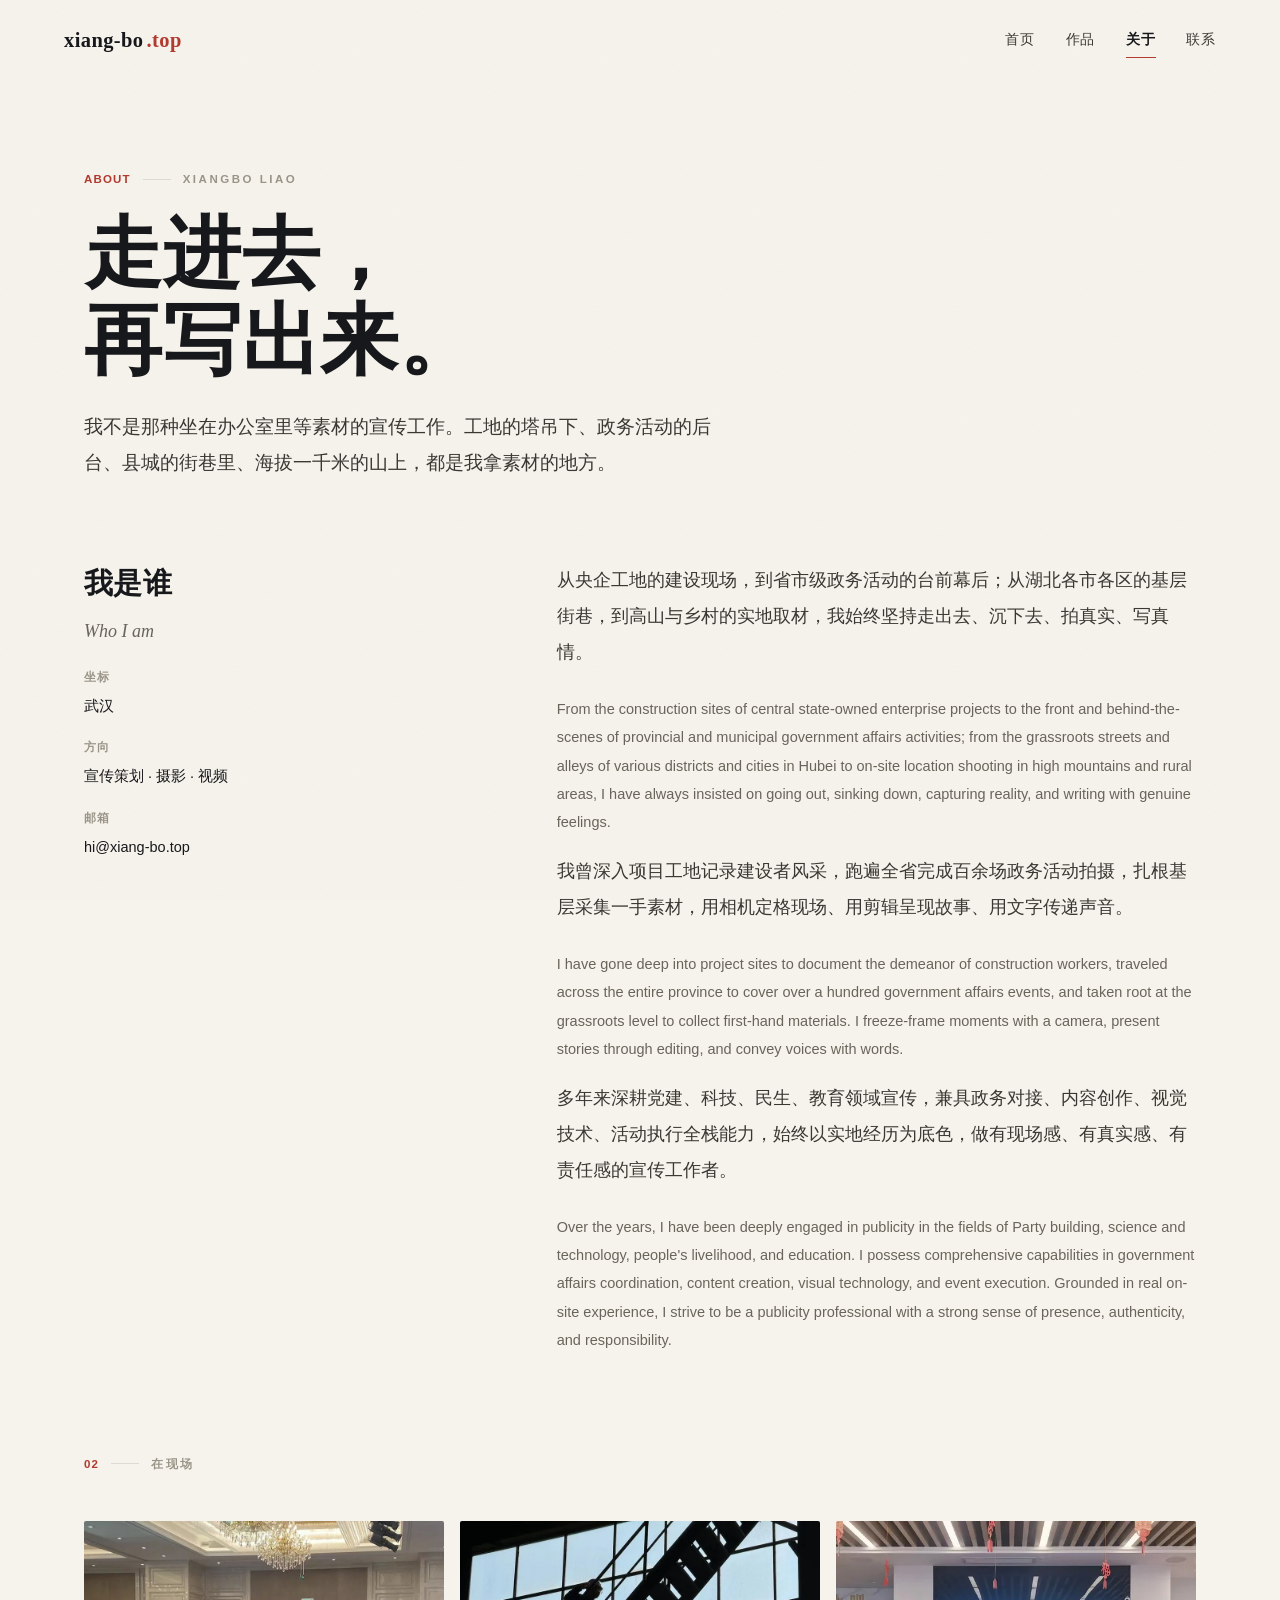
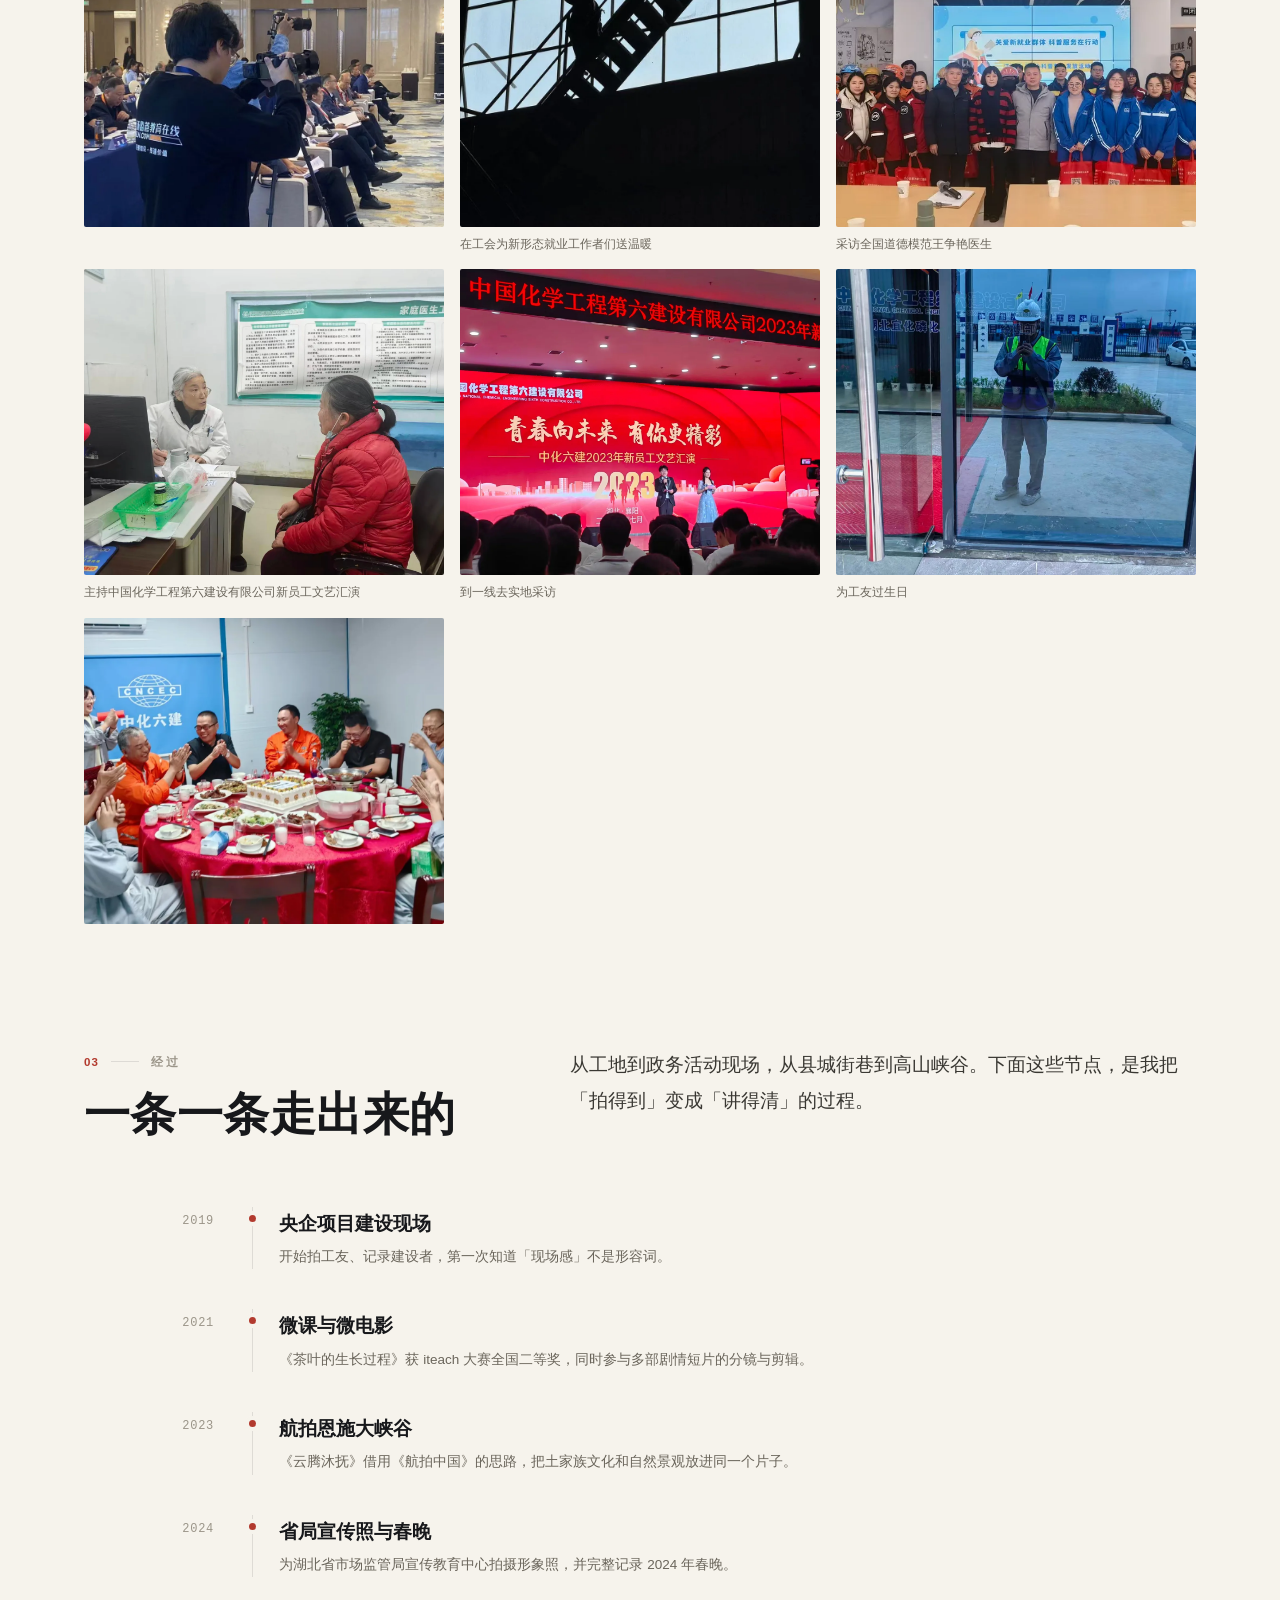
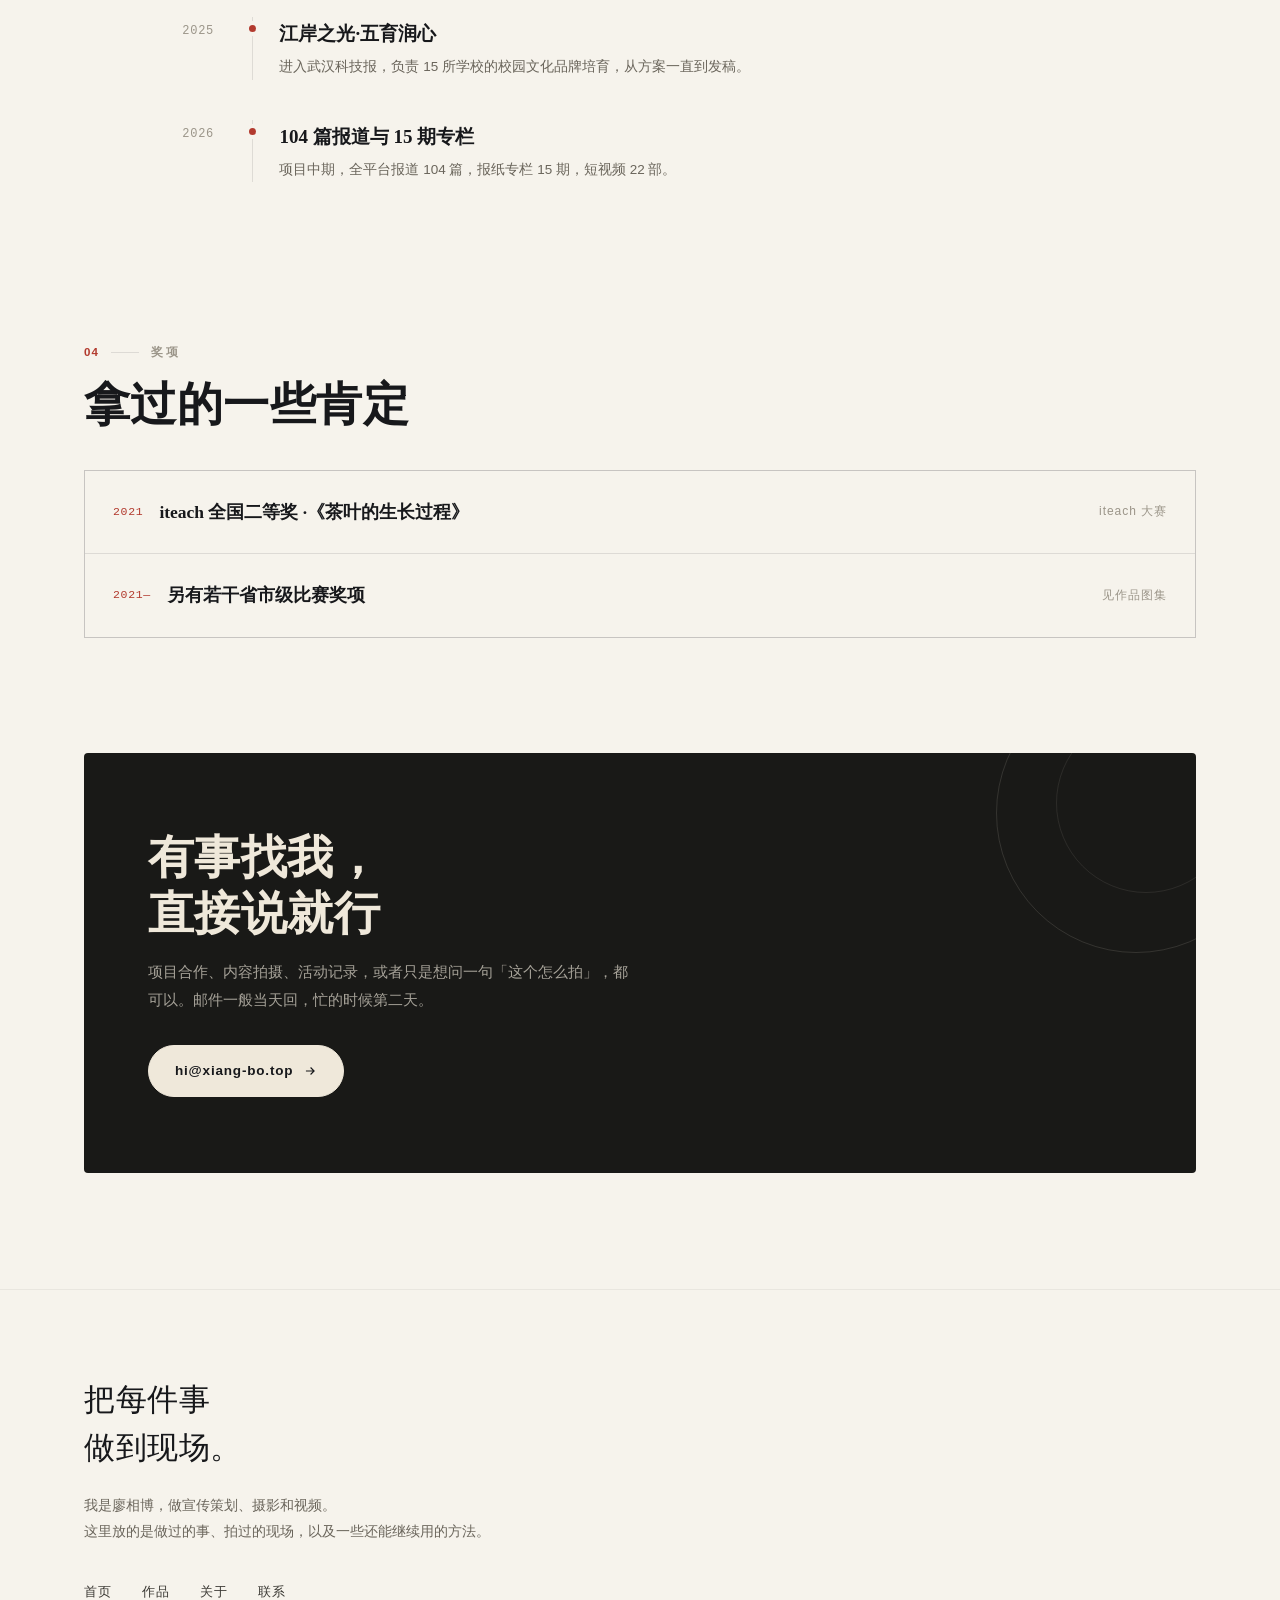
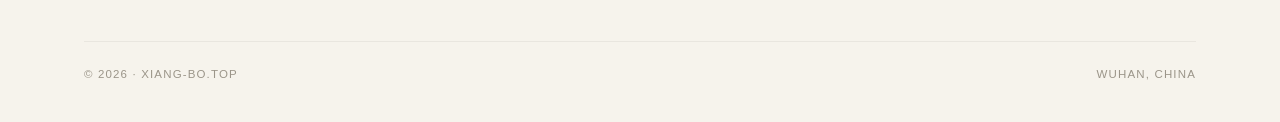
==== about.html @ d5b0b412 "个人作品集站点：首页/作品/项目详情/关于 + 可视化编辑器" ====
<!DOCTYPE html>
<html lang="zh-CN">
<head>
<meta charset="utf-8">
<meta name="viewport" content="width=device-width,initial-scale=1,viewport-fit=cover">
<title>关于 · 廖相博</title>
<meta name="description" content="廖相博，宣传策划 / 摄影 / 视频。从央企工地到省市级政务活动，八年一线宣传经历。">
<meta name="theme-color" content="#F6F3EC">
<meta property="og:title" content="关于 · 廖相博">
<meta property="og:description" content="廖相博，宣传策划 / 摄影 / 视频。从央企工地到省市级政务活动，八年一线宣传经历。">
<link rel="icon" href="assets/favicon.svg" type="image/svg+xml">
<link rel="apple-touch-icon" href="assets/favicon.svg">
<link rel="canonical" href="https://xiang-bo.top/about.html">
<meta property="og:url" content="https://xiang-bo.top/about.html">
<meta property="og:site_name" content="廖相博 · xiang-bo.top">
<meta property="og:image" content="https://xiang-bo.top/assets/img/i002.webp">
<meta name="twitter:card" content="summary_large_image">
<link rel="stylesheet" href="assets/css/site.css">
</head>
<body data-page="about">

<div id="prog"></div>

<nav class="nav" id="nav">
  <a class="brand" href="index.html">xiang-bo<i>.top</i></a>
  <div class="nav-links">
    <a href="index.html" data-nav="home">首页</a>
    <a href="work.html" data-nav="work">作品</a>
    <a href="about.html" data-nav="about">关于</a>
    <a href="about.html#contact" data-nav="contact">联系</a>
  </div>
  <button class="nav-toggle" id="navToggle" aria-label="打开菜单"><span></span></button>
</nav>

<div class="nav-panel" id="navPanel">
  <a href="index.html">首页 <small>HOME</small></a>
  <a href="work.html">作品 <small>WORK</small></a>
  <a href="about.html">关于 <small>ABOUT</small></a>
  <a href="about.html#contact">联系 <small>CONTACT</small></a>
</div>

<main id="main"></main>

<footer>
  <div class="wrap">
    <p class="fq">把每件事<br>做到现场。</p>
    <p class="fnote">
      我是廖相博，做宣传策划、摄影和视频。<br>
      这里放的是做过的事、拍过的现场，以及一些还能继续用的方法。
    </p>
    <div class="flinks">
      <a href="index.html">首页</a>
      <a href="work.html">作品</a>
      <a href="about.html">关于</a>
      <a href="about.html#contact">联系</a>
    </div>
    <div class="fbot">
      <span>© 2026 · xiang-bo.top</span>
      <span>Wuhan, China</span>
    </div>
  </div>
</footer>

<script src="assets/js/content.js"></script>
<script src="assets/js/motion.js"></script>
<script src="assets/js/app.js"></script>
</body>
</html>
---- assets/css/site.css ----
/* ============================================================
   xiang-bo.top  ·  纸感个人站
   design system + motion layer
   ============================================================ */

:root{
  --paper:#F6F3EC;
  --paper-2:#EFEADE;
  --paper-3:#E7E1D2;
  --white:#FFFFFF;
  --ink:#17181B;
  --ink-2:#3A3833;
  --ink-3:#6A655B;
  --muted:#9B9589;
  --red:#B23A2E;
  --red-2:#D2604E;
  --red-wash:rgba(178,58,46,.09);
  --dark:#191917;
  --dark-2:#232320;
  --cream:#EFE8DA;
  --line:rgba(23,24,27,.11);
  --line-2:rgba(23,24,27,.06);
  --line-inv:rgba(239,232,218,.16);

  --serif:"Source Han Serif SC","Noto Serif SC","Songti SC","STSong",Georgia,"SimSun",serif;
  --sans:-apple-system,BlinkMacSystemFont,"PingFang SC","Microsoft YaHei","Helvetica Neue",Arial,sans-serif;
  --mono:"SF Mono",ui-monospace,Menlo,Consolas,monospace;

  --wrap:1240px;
  --gut:clamp(20px,5vw,64px);
  --ease:cubic-bezier(.22,.68,.24,1);
  --ease-out:cubic-bezier(.16,1,.3,1);
}

*,*::before,*::after{box-sizing:border-box;}
/* 入场位移会把元素临时推到视口外，用 clip 彻底掐掉横向滚动 */
html{overflow-x:hidden;}
@supports (overflow:clip){html,body{overflow-x:clip;}}
html{-webkit-text-size-adjust:100%;scroll-behavior:smooth;}
body{
  margin:0;background:var(--paper);color:var(--ink);
  font-family:var(--sans);font-size:16px;line-height:1.75;
  -webkit-font-smoothing:antialiased;text-rendering:optimizeLegibility;
  overflow-x:hidden;
}
img{max-width:100%;display:block;}
figure,blockquote,dl,dd{margin:0;}
a{color:inherit;text-decoration:none;}
button{font:inherit;color:inherit;background:none;border:none;cursor:pointer;}
::selection{background:rgba(178,58,46,.16);color:var(--ink);}

/* 纸张颗粒 */
body::after{
  content:"";position:fixed;inset:0;z-index:1;pointer-events:none;opacity:.5;
  background-image:url("data:image/svg+xml,%3Csvg xmlns='http://www.w3.org/2000/svg' width='180' height='180'%3E%3Cfilter id='n'%3E%3CfeTurbulence type='fractalNoise' baseFrequency='.82' numOctaves='3'/%3E%3CfeColorMatrix type='saturate' values='0'/%3E%3C/filter%3E%3Crect width='180' height='180' filter='url(%23n)' opacity='.055'/%3E%3C/svg%3E");
  mix-blend-mode:multiply;
}

.wrap{width:100%;max-width:var(--wrap);margin:0 auto;padding:0 var(--gut);}
.narrow{max-width:820px;}

/* ---------- 滚动进度 ---------- */
#prog{position:fixed;top:0;left:0;height:2px;width:0;background:var(--red);z-index:120;
  transition:width .1s linear;}

/* ---------- 导航 ---------- */
.nav{
  position:fixed;top:0;left:0;right:0;z-index:100;
  display:flex;align-items:center;justify-content:space-between;
  padding:22px var(--gut);
  transition:padding .45s var(--ease),background .45s var(--ease),box-shadow .45s var(--ease),border-color .45s;
  border-bottom:1px solid transparent;
}
.nav.small{
  padding:12px var(--gut);
  background:rgba(246,243,236,.86);
  backdrop-filter:blur(16px) saturate(1.3);
  -webkit-backdrop-filter:blur(16px) saturate(1.3);
  border-bottom-color:var(--line-2);
}
.brand{display:flex;align-items:baseline;gap:3px;font-family:var(--serif);
  font-size:clamp(17px,1.6vw,21px);font-weight:700;letter-spacing:.02em;line-height:1;}
.brand i{font-style:normal;color:var(--red);}
.brand span{font-family:var(--sans);font-size:10px;letter-spacing:.22em;color:var(--muted);
  margin-left:12px;text-transform:uppercase;font-weight:600;}
.nav-links{display:flex;align-items:center;gap:clamp(18px,2.4vw,38px);}
.nav-links a{
  position:relative;font-size:13.5px;letter-spacing:.06em;color:var(--ink-2);
  padding:6px 0;transition:color .3s;
}
.nav-links a::after{
  content:"";position:absolute;left:0;right:0;bottom:0;height:1px;background:var(--red);
  transform:scaleX(0);transform-origin:right;transition:transform .45s var(--ease-out);
}
.nav-links a:hover,.nav-links a.on{color:var(--ink);}
.nav-links a:hover::after,.nav-links a.on::after{transform:scaleX(1);transform-origin:left;}
.nav-links a.on{font-weight:600;}
.nav-toggle{display:none;width:40px;height:40px;position:relative;}
.nav-toggle span,.nav-toggle span::before,.nav-toggle span::after{
  position:absolute;left:9px;width:22px;height:1.5px;background:var(--ink);transition:transform .4s var(--ease),opacity .3s;
}
.nav-toggle span{top:19px;}
.nav-toggle span::before{content:"";top:-7px;left:0;}
.nav-toggle span::after{content:"";top:7px;left:0;}
body.menu-open .nav-toggle span{transform:rotate(45deg);}
body.menu-open .nav-toggle span::before{transform:translateY(7px) rotate(-90deg);}
body.menu-open .nav-toggle span::after{opacity:0;}

.nav-panel{
  position:fixed;inset:0;z-index:99;background:var(--paper);
  display:flex;flex-direction:column;justify-content:center;gap:4px;
  padding:0 var(--gut);
  clip-path:inset(0 0 100% 0);visibility:hidden;
  transition:clip-path .62s var(--ease-out),visibility .62s;
}
.nav-panel.on{clip-path:inset(0 0 0 0);visibility:visible;}
.nav-panel a{
  font-family:var(--serif);font-size:clamp(28px,8vw,40px);font-weight:700;
  padding:14px 0;border-bottom:1px solid var(--line-2);
  display:flex;align-items:baseline;justify-content:space-between;
  opacity:0;transform:translateY(18px);
  transition:opacity .5s var(--ease) var(--d,0s),transform .5s var(--ease) var(--d,0s);
}
.nav-panel.on a{opacity:1;transform:none;}
.nav-panel a small{font-family:var(--sans);font-size:11px;letter-spacing:.2em;color:var(--muted);font-weight:600;}

/* ---------- 光标跟随 ---------- */
#dot{
  position:fixed;top:0;left:0;width:9px;height:9px;border-radius:50%;
  background:var(--red);z-index:130;pointer-events:none;
  transform:translate(-50%,-50%);opacity:0;
  transition:width .3s var(--ease),height .3s var(--ease),opacity .3s,background .3s;
  mix-blend-mode:multiply;
}
#dot.on{opacity:.9;}
#dot.big{width:46px;height:46px;background:rgba(178,58,46,.14);}

/* ---------- 首屏遮罩 ---------- */
#curtain{
  position:fixed;inset:0;z-index:200;background:var(--paper);
  display:flex;align-items:center;justify-content:center;
  transition:transform .9s var(--ease-out);
}
#curtain.done{transform:translateY(-101%);}
#curtain b{
  font-family:var(--sans);font-size:11px;letter-spacing:.4em;color:var(--muted);
  font-weight:600;animation:pulse 1.4s infinite;
}
@keyframes pulse{0%,100%{opacity:.3}50%{opacity:1}}

/* ---------- 通用文字 ---------- */
.eyebrow{
  display:inline-flex;align-items:center;gap:12px;
  font-family:var(--sans);font-size:11.5px;letter-spacing:.22em;
  color:var(--muted);font-weight:600;text-transform:uppercase;
}
.eyebrow b{color:var(--red);font-weight:700;letter-spacing:.1em;}
.eyebrow .rule{display:inline-block;width:28px;height:1px;background:var(--line);}

h1,h2,h3,h4{font-family:var(--serif);margin:0;letter-spacing:.01em;}
.t-xl{font-size:clamp(34px,6.4vw,78px);line-height:1.12;font-weight:700;}
.t-lg{font-size:clamp(27px,4.2vw,46px);line-height:1.22;font-weight:700;}
.t-md{font-size:clamp(21px,2.6vw,29px);line-height:1.4;font-weight:700;}
.lead{font-size:clamp(16px,1.5vw,18.5px);line-height:1.95;color:var(--ink-2);}
.muted{color:var(--ink-3);}
.small{font-size:13.5px;line-height:1.8;color:var(--ink-3);}
.hl{
  background-image:linear-gradient(var(--red-wash),var(--red-wash));
  background-repeat:no-repeat;background-size:100% .52em;background-position:0 88%;
  -webkit-box-decoration-break:clone;box-decoration-break:clone;
}

/* ---------- 按钮 ---------- */
.btn{
  display:inline-flex;align-items:center;gap:10px;
  padding:13px 26px;border-radius:100px;
  font-size:13.5px;font-weight:600;letter-spacing:.06em;
  border:1px solid var(--ink);background:var(--ink);color:var(--paper);
  position:relative;overflow:hidden;isolation:isolate;
  transition:color .35s var(--ease),border-color .35s;
}
.btn::before{
  content:"";position:absolute;inset:0;z-index:-1;background:var(--red);
  transform:translateY(101%);transition:transform .45s var(--ease-out);
}
.btn:hover{color:#fff;border-color:var(--red);}
.btn:hover::before{transform:translateY(0);}
.btn svg{width:14px;height:14px;transition:transform .4s var(--ease-out);}
.btn:hover svg{transform:translateX(4px);}
.btn.ghost{background:none;color:var(--ink);border-color:var(--line);}
.btn.ghost::before{background:var(--ink);}
.btn.ghost:hover{color:var(--paper);border-color:var(--ink);}

/* ---------- 动效基元 ---------- */
.rv{opacity:0;transform:translateY(30px);
  transition:opacity .85s var(--ease-out),transform .85s var(--ease-out);
  transition-delay:var(--d,0s);}
.rv.in{opacity:1;transform:none;}
.rv[data-rv="left"]{transform:translateX(-34px);}
.rv[data-rv="right"]{transform:translateX(34px);}
.rv[data-rv="scale"]{transform:scale(.94);}
.rv[data-rv="clip"]{transform:none;opacity:1;clip-path:inset(0 0 100% 0);
  transition:clip-path 1s var(--ease-out);transition-delay:var(--d,0s);}
.rv[data-rv="clip"].in{clip-path:inset(0 0 0 0);}

/* 逐行上浮 */
.line-mask{display:block;overflow:hidden;}
.line-mask > span{display:block;transform:translateY(110%);
  transition:transform 1s var(--ease-out);transition-delay:var(--d,0s);}
.in .line-mask > span,.line-mask.in > span{transform:none;}

/* ---------- 图片通用 ---------- */
.shot{position:relative;overflow:hidden;background:var(--paper-3);border-radius:2px;}
.shot img{width:100%;height:100%;object-fit:cover;transition:transform 1.1s var(--ease-out);}
.shot:hover img{transform:scale(1.045);}
.grain{position:relative;}
.grain::after{
  content:"";position:absolute;inset:0;pointer-events:none;
  background-image:url("data:image/svg+xml,%3Csvg xmlns='http://www.w3.org/2000/svg' width='120' height='120'%3E%3Cfilter id='n'%3E%3CfeTurbulence type='fractalNoise' baseFrequency='.9' numOctaves='2'/%3E%3C/filter%3E%3Crect width='120' height='120' filter='url(%23n)' opacity='.16'/%3E%3C/svg%3E");
  mix-blend-mode:overlay;opacity:.35;
}

/* ---------- 页脚 ---------- */
footer{position:relative;z-index:2;border-top:1px solid var(--line-2);
  padding:clamp(50px,7vw,86px) 0 clamp(28px,3vw,40px);background:var(--paper);}
footer .fq{font-family:var(--serif);font-size:clamp(21px,3vw,31px);line-height:1.55;
  margin:0 0 20px;letter-spacing:.02em;color:var(--ink);max-width:16em;}
footer .fnote{font-size:14px;line-height:1.9;color:var(--ink-3);max-width:34em;margin:0 0 36px;}
.flinks{display:flex;flex-wrap:wrap;gap:clamp(16px,2.4vw,34px);margin-bottom:34px;}
.flinks a{font-size:13px;color:var(--ink-2);letter-spacing:.05em;position:relative;padding-bottom:3px;}
.flinks a::after{content:"";position:absolute;left:0;right:0;bottom:0;height:1px;
  background:var(--red);transform:scaleX(0);transform-origin:right;transition:transform .4s var(--ease-out);}
.flinks a:hover::after{transform:scaleX(1);transform-origin:left;}
.fbot{display:flex;justify-content:space-between;gap:16px;flex-wrap:wrap;
  padding-top:22px;border-top:1px solid var(--line-2);
  font-size:11.5px;letter-spacing:.1em;color:var(--muted);text-transform:uppercase;}

/* ---------- 灯箱 ---------- */
#lb{
  position:fixed;inset:0;z-index:150;background:rgba(20,19,17,.94);
  display:flex;align-items:center;justify-content:center;padding:5vh 5vw;
  opacity:0;visibility:hidden;transition:opacity .4s,visibility .4s;
}
#lb.on{opacity:1;visibility:visible;}
#lb img{max-width:100%;max-height:90vh;object-fit:contain;
  transform:scale(.94);transition:transform .5s var(--ease-out);border-radius:2px;}
#lb.on img{transform:scale(1);}
#lbClose{position:absolute;top:24px;right:28px;color:#EFE8DA;font-size:12px;
  letter-spacing:.18em;text-transform:uppercase;opacity:.7;}
#lbClose:hover{opacity:1;}
#lbCap{position:absolute;left:0;right:0;bottom:18px;text-align:center;
  color:rgba(239,232,218,.6);font-size:12.5px;padding:0 20px;}

/* ============================================================
   首页
   ============================================================ */
.hero{position:relative;padding:clamp(120px,15vw,180px) 0 clamp(50px,7vw,80px);overflow:hidden;}
.hero-grid{display:grid;grid-template-columns:minmax(0,1.06fr) minmax(0,.94fr);
  gap:clamp(28px,5vw,80px);align-items:center;}
.hero-eyebrow{margin-bottom:clamp(22px,3vw,34px);}
.hero h1{margin:0 0 clamp(20px,2.6vw,30px);}
.hero h1 em{font-style:normal;color:var(--red);position:relative;}
.hero .lead{max-width:31em;margin:0 0 clamp(26px,3.4vw,38px);}
.hero-acts{display:flex;flex-wrap:wrap;gap:12px;}
.hero-meta{display:flex;flex-wrap:wrap;gap:clamp(20px,3vw,42px);margin-top:clamp(38px,5vw,62px);
  padding-top:clamp(22px,3vw,30px);border-top:1px solid var(--line);}
.hero-meta div{min-width:0;}
.hero-meta dt{font-size:11.5px;letter-spacing:.12em;color:var(--muted);
  text-transform:uppercase;font-weight:600;margin-bottom:7px;}
.hero-meta dd{margin:0;font-size:14.5px;color:var(--ink);font-weight:500;}

.hero-figure{position:relative;}
.hero-figure{display:flex;flex-direction:column;justify-content:center;}
.hero-figure .frame{position:relative;overflow:hidden;border-radius:3px;
  height:clamp(340px,38vw,520px);background:var(--paper-3);}
.hero-figure .frame img{width:100%;height:114%;object-fit:cover;
  object-position:center 42%;will-change:transform;}
.hero-figure .tag{
  position:absolute;left:-14px;bottom:26px;
  background:var(--paper);padding:9px 16px;font-size:11px;letter-spacing:.14em;
  color:var(--ink-3);text-transform:uppercase;font-weight:600;
  box-shadow:0 8px 30px rgba(23,24,27,.09);
}
.hero-figure .num{
  position:absolute;right:-6px;top:-26px;font-family:var(--serif);
  font-size:clamp(60px,9vw,110px);line-height:1;color:rgba(178,58,46,.10);
  font-weight:700;pointer-events:none;letter-spacing:-.04em;
}

/* marquee */
.marquee{border-top:1px solid var(--line-2);border-bottom:1px solid var(--line-2);
  overflow:hidden;padding:16px 0;margin:clamp(40px,5vw,64px) 0 0;}
.marquee-track{display:flex;gap:0;white-space:nowrap;will-change:transform;
  animation:slide 42s linear infinite;}
.marquee:hover .marquee-track{animation-play-state:paused;}
.marquee-track span{font-family:var(--serif);font-size:clamp(13px,1.3vw,15px);
  letter-spacing:.16em;color:var(--ink-3);padding:0 22px;display:inline-flex;align-items:center;gap:22px;}
.marquee-track span::after{content:"·";color:var(--red);}
@keyframes slide{from{transform:translateX(0)}to{transform:translateX(-50%)}}

/* section 基础 */
.sec{padding:clamp(64px,9vw,124px) 0;position:relative;}
.sec-head{display:grid;grid-template-columns:minmax(0,.82fr) minmax(0,1.18fr);
  gap:clamp(20px,4vw,64px);align-items:start;margin-bottom:clamp(38px,5vw,64px);}
.sec-head h2{margin:14px 0 0;}
.sec-head .lead{margin:0;}
.sec-rule{height:1px;background:var(--line);margin:0;}

/* 数字带 */
.facts{display:grid;grid-template-columns:repeat(4,1fr);gap:0;
  border-top:1px solid var(--line);border-bottom:1px solid var(--line);}
.facts div{padding:clamp(22px,3vw,34px) clamp(12px,2vw,28px) clamp(22px,3vw,34px) 0;
  border-right:1px solid var(--line-2);}
.facts div:last-child{border-right:none;}
.facts b{display:block;font-family:var(--serif);font-size:clamp(30px,4.4vw,52px);
  line-height:1;font-weight:700;letter-spacing:-.02em;color:var(--ink);}
.facts b i{font-style:normal;font-size:.44em;color:var(--red);margin-left:3px;font-weight:600;}
.facts .lab{display:block;margin-top:10px;font-size:12.5px;color:var(--ink-3);letter-spacing:.04em;}

/* 精选项目 */
.feat{display:grid;grid-template-columns:minmax(0,1.12fr) minmax(0,.88fr);
  gap:clamp(24px,4vw,58px);align-items:center;}
.feat-media{position:relative;overflow:hidden;border-radius:3px;aspect-ratio:16/11;background:var(--paper-3);}
.feat-media img{width:100%;height:100%;object-fit:cover;transition:transform 1.2s var(--ease-out);}
.feat:hover .feat-media img{transform:scale(1.04);}
.feat-media .badge{
  position:absolute;left:16px;top:16px;background:rgba(246,243,236,.94);
  padding:7px 13px;font-size:10.5px;letter-spacing:.16em;font-weight:700;
  text-transform:uppercase;color:var(--red);backdrop-filter:blur(6px);
}
.feat-body h3{margin:16px 0 14px;}
.feat-body p{margin:0 0 18px;font-size:15.5px;line-height:1.9;color:var(--ink-2);}
.feat-facts{display:flex;flex-wrap:wrap;gap:8px 22px;margin:0 0 26px;padding:0;list-style:none;}
.feat-facts li{font-size:12.5px;color:var(--ink-3);letter-spacing:.03em;
  display:flex;align-items:center;gap:7px;}
.feat-facts li::before{content:"";width:4px;height:4px;background:var(--red);border-radius:50%;}
.link-arrow{display:inline-flex;align-items:center;gap:9px;font-size:13.5px;
  font-weight:600;letter-spacing:.05em;color:var(--ink);position:relative;padding-bottom:4px;}
.link-arrow::after{content:"";position:absolute;left:0;right:0;bottom:0;height:1px;
  background:var(--ink);transform-origin:right;transition:transform .45s var(--ease-out);}
.link-arrow svg{width:13px;height:13px;transition:transform .4s var(--ease-out);}
.feat:hover .link-arrow svg,.link-arrow:hover svg{transform:translateX(5px);}
.feat:hover .link-arrow::after{transform:scaleX(.4);transform-origin:left;}

/* 分类卡 */
.cats{display:grid;grid-template-columns:repeat(4,1fr);gap:1px;background:var(--line);
  border:1px solid var(--line);}
.cat{background:var(--paper);padding:clamp(22px,2.6vw,32px) clamp(18px,2vw,26px);
  position:relative;overflow:hidden;transition:background .45s var(--ease);min-height:clamp(180px,20vw,240px);
  display:flex;flex-direction:column;justify-content:space-between;}
.cat::before{content:"";position:absolute;left:0;top:0;bottom:0;width:2px;background:var(--red);
  transform:scaleY(0);transform-origin:bottom;transition:transform .5s var(--ease-out);}
.cat:hover{background:var(--white);}
.cat:hover::before{transform:scaleY(1);transform-origin:top;}
.cat b{font-family:var(--serif);font-size:clamp(17px,1.8vw,21px);font-weight:700;line-height:1.4;}
.cat em{font-style:normal;display:block;margin-top:7px;font-size:11px;letter-spacing:.16em;
  color:var(--muted);text-transform:uppercase;font-weight:600;}
.cat .n{font-family:var(--serif);font-size:clamp(32px,4vw,46px);line-height:1;
  color:#D9CFBA;font-weight:700;transition:color .45s;}
.cat:hover .n{color:rgba(178,58,46,.18);}
.cat .go{font-size:11.5px;letter-spacing:.14em;color:var(--red);font-weight:600;
  opacity:0;transform:translateY(6px);transition:opacity .4s,transform .4s var(--ease-out);}
.cat:hover .go{opacity:1;transform:none;}

/* 能力四宫格 */
.skills{display:grid;grid-template-columns:repeat(2,1fr);gap:clamp(20px,3vw,40px) clamp(24px,4vw,60px);}
.skill{border-top:1px solid var(--line);padding-top:20px;}
.skill b{display:block;font-family:var(--serif);font-size:clamp(17px,1.8vw,20px);
  font-weight:700;margin-bottom:8px;}
.skill p{margin:0;font-size:14px;line-height:1.85;color:var(--ink-3);}
.skill .k{font-family:var(--mono);font-size:10.5px;color:var(--red);letter-spacing:.14em;
  display:block;margin-bottom:10px;}

/* 引用块 */
.pull{margin:0;padding:clamp(30px,4vw,48px) clamp(24px,4vw,52px);
  background:var(--white);border-left:2px solid var(--red);border-radius:2px;}
.pull p{margin:0;font-family:var(--serif);font-size:clamp(19px,2.4vw,27px);
  line-height:1.65;font-weight:700;letter-spacing:.01em;}
.pull cite{display:block;margin-top:16px;font-style:normal;font-size:12px;
  letter-spacing:.14em;color:var(--muted);text-transform:uppercase;}

/* CTA 深色 */
.cta{background:var(--dark);color:var(--cream);border-radius:4px;
  padding:clamp(44px,6vw,80px) clamp(26px,5vw,72px);position:relative;overflow:hidden;}
.cta::before{content:"";position:absolute;right:-80px;top:-80px;width:280px;height:280px;
  border:1px solid rgba(239,232,218,.13);border-radius:50%;}
.cta::after{content:"";position:absolute;right:-40px;top:-40px;width:180px;height:180px;
  border:1px solid rgba(239,232,218,.09);border-radius:50%;}
.cta h2{color:var(--cream);margin:0 0 16px;max-width:18em;position:relative;z-index:1;}
.cta p{color:rgba(239,232,218,.66);font-size:15px;line-height:1.9;max-width:32em;
  margin:0 0 30px;position:relative;z-index:1;}
.cta .acts{display:flex;flex-wrap:wrap;gap:12px;position:relative;z-index:1;}
.cta .btn{background:var(--cream);color:var(--ink);border-color:var(--cream);}
.cta .btn::before{background:var(--red);}
.cta .btn:hover{color:#fff;border-color:var(--red);}
.cta .btn.ghost{background:none;color:var(--cream);border-color:rgba(239,232,218,.3);}
.cta .btn.ghost::before{background:var(--cream);}
.cta .btn.ghost:hover{color:var(--ink);border-color:var(--cream);}

/* ============================================================
   列表页
   ============================================================ */
.phead{padding:clamp(112px,14vw,168px) 0 clamp(30px,4vw,50px);}
.phead h1{margin:18px 0 20px;}
.phead .lead{max-width:36em;}

.filters{display:flex;flex-wrap:wrap;gap:8px;margin:clamp(24px,3vw,36px) 0 clamp(30px,4vw,48px);
  padding-bottom:clamp(18px,3vw,26px);border-bottom:1px solid var(--line);}
.filters button{
  padding:8px 17px;border-radius:100px;font-size:12.5px;letter-spacing:.05em;
  color:var(--ink-3);border:1px solid transparent;transition:all .35s var(--ease);
}
.filters button:hover{color:var(--ink);background:var(--white);}
.filters button.on{background:var(--ink);color:var(--paper);border-color:var(--ink);}
.filters button i{font-style:normal;font-size:10.5px;opacity:.55;margin-left:5px;}

.grid{display:grid;grid-template-columns:repeat(3,1fr);gap:clamp(22px,3.4vw,44px) clamp(18px,2.6vw,34px);}
.card{position:relative;display:block;transition:opacity .5s var(--ease),transform .5s var(--ease);}
.card.hide{display:none;}
.card .cm{position:relative;overflow:hidden;aspect-ratio:4/3.2;background:var(--paper-3);border-radius:2px;}
.card .cm img{width:100%;height:100%;object-fit:cover;
  transition:transform 1.1s var(--ease-out),filter .6s;}
.card:hover .cm img{transform:scale(1.055);}
.card .cm::after{content:"";position:absolute;inset:0;background:rgba(23,24,27,.24);
  opacity:0;transition:opacity .45s;}
.card:hover .cm::after{opacity:1;}
.card .cm .access{
  position:absolute;left:50%;top:50%;transform:translate(-50%,-50%) scale(.9);
  color:#F6F3EC;font-size:11px;letter-spacing:.24em;font-weight:700;
  opacity:0;transition:opacity .4s,transform .5s var(--ease-out);z-index:2;white-space:nowrap;
}
.card:hover .cm .access{opacity:1;transform:translate(-50%,-50%) scale(1);}
.card .cw{padding-top:16px;}
.card .cmeta{display:flex;align-items:center;gap:10px;font-size:11px;
  letter-spacing:.12em;color:var(--muted);text-transform:uppercase;font-weight:600;
  margin-bottom:9px;}
.card .cmeta .c{color:var(--red);}
.card h3{font-family:var(--serif);font-size:clamp(16.5px,1.7vw,19.5px);line-height:1.45;
  font-weight:700;margin:0 0 8px;transition:color .35s;
  display:-webkit-box;-webkit-line-clamp:2;-webkit-box-orient:vertical;overflow:hidden;}
.card:hover h3{color:var(--red);}
.card p{margin:0;font-size:13px;line-height:1.75;color:var(--ink-3);
  display:-webkit-box;-webkit-line-clamp:2;-webkit-box-orient:vertical;overflow:hidden;}

.empty{padding:60px 0;text-align:center;color:var(--muted);font-size:14px;}

/* ============================================================
   详情页
   ============================================================ */
.dhead{padding:clamp(104px,13vw,150px) 0 0;}
.crumb{display:flex;align-items:center;gap:9px;font-size:11.5px;letter-spacing:.12em;
  color:var(--muted);text-transform:uppercase;font-weight:600;margin-bottom:22px;}
.crumb a:hover{color:var(--red);}
.crumb .sep{opacity:.4;}
.dhead h1{margin:0 0 20px;max-width:20em;}
.dhead .sub{font-size:clamp(15px,1.5vw,17.5px);line-height:1.9;color:var(--ink-2);
  max-width:36em;margin:0 0 clamp(26px,3.4vw,38px);}
.dmeta{display:grid;grid-template-columns:repeat(4,1fr);gap:0;
  border-top:1px solid var(--line);border-bottom:1px solid var(--line);margin-bottom:clamp(34px,5vw,56px);}
.dmeta div{padding:18px clamp(12px,2vw,24px) 20px 0;border-right:1px solid var(--line-2);}
.dmeta div:last-child{border-right:none;}
.dmeta dt{font-size:10px;letter-spacing:.18em;color:var(--muted);text-transform:uppercase;
  font-weight:600;margin-bottom:6px;}
.dmeta dd{margin:0;font-size:13.5px;color:var(--ink);font-weight:500;}

.dcover{position:relative;overflow:hidden;border-radius:3px;aspect-ratio:16/8.4;
  background:var(--paper-3);margin-bottom:clamp(40px,6vw,72px);}
.dcover img{width:100%;height:112%;object-fit:cover;will-change:transform;}

.body-flow{max-width:760px;margin:0 auto;padding:0 var(--gut);}
.body-flow p{font-size:clamp(16px,1.55vw,17.5px);line-height:2.05;color:var(--ink-2);
  margin:0 0 24px;letter-spacing:.01em;}
.body-flow h2{font-size:clamp(21px,2.4vw,27px);line-height:1.4;font-weight:700;
  margin:clamp(40px,5vw,58px) 0 20px;padding-left:18px;border-left:2px solid var(--red);}
.body-flow h3{font-size:clamp(18px,2vw,21px);line-height:1.45;font-weight:700;
  margin:clamp(30px,4vw,42px) 0 14px;}
.body-flow strong{font-weight:600;color:var(--ink);
  background-image:linear-gradient(var(--red-wash),var(--red-wash));
  background-repeat:no-repeat;background-size:100% .5em;background-position:0 88%;
  -webkit-box-decoration-break:clone;box-decoration-break:clone;}
.body-flow a{color:var(--red);border-bottom:1px solid rgba(178,58,46,.3);}
.body-flow a:hover{border-bottom-color:var(--red);}
/* 长网址不许撑破栏宽 */
.body-flow p,.body-flow li,.body-flow .note,.about-grid .main p,.dhead .sub,.feat-body p{overflow-wrap:anywhere;}
.body-flow ul,.body-flow ol{margin:0 0 24px;padding-left:22px;}
.body-flow li{font-size:clamp(15.5px,1.5vw,17px);line-height:1.95;color:var(--ink-2);margin-bottom:8px;}
.body-flow blockquote{margin:clamp(30px,4vw,44px) 0;padding:22px 26px;background:var(--white);
  border-left:2px solid var(--red);font-family:var(--serif);font-size:clamp(17px,2vw,21px);
  line-height:1.7;font-weight:700;color:var(--ink);}
.body-flow blockquote p{margin:0;font-size:inherit;color:inherit;line-height:inherit;}
.body-flow hr{border:none;border-top:1px solid var(--line);margin:clamp(36px,4vw,52px) 0;}

.fig{margin:clamp(30px,4vw,46px) 0;}
.fig .shot{aspect-ratio:auto;}
.fig img{cursor:zoom-in;}
.fig figcaption{margin-top:10px;font-size:12px;line-height:1.7;color:var(--ink-3);
  letter-spacing:.02em;}
.gal{display:grid;grid-template-columns:repeat(2,1fr);gap:10px;margin:clamp(30px,4vw,46px) 0;}
.gal .shot{aspect-ratio:1/1;}
.gal .shot:first-child:last-child{grid-column:1/-1;aspect-ratio:16/9;}
.embed{position:relative;aspect-ratio:16/9;background:var(--dark);border-radius:3px;
  overflow:hidden;margin:clamp(28px,4vw,40px) 0;}
.embed iframe,.embed video{width:100%;height:100%;border:none;display:block;}

.body-flow .note{background:var(--paper-2);padding:20px 24px;border-radius:2px;font-size:14px;
  line-height:1.85;color:var(--ink-3);margin:clamp(28px,4vw,40px) 0;}



/* 无封面占位 */
.ph{width:100%;height:100%;display:flex;flex-direction:column;align-items:center;justify-content:center;
  gap:10px;background:linear-gradient(140deg,#EFEADE,#E3DBC9);position:relative;}
.ph::before{content:"";position:absolute;inset:14px;border:1px solid rgba(23,24,27,.10);}
.ph span{font-family:var(--serif);font-size:clamp(19px,2vw,25px);letter-spacing:.14em;
  color:rgba(23,24,27,.28);font-weight:700;position:relative;}
.ph em{font-style:normal;font-size:10.5px;letter-spacing:.22em;color:rgba(178,58,46,.55);
  text-transform:uppercase;font-weight:600;position:relative;}

/* 正文表格 */
.tblwrap{margin:clamp(26px,3.4vw,38px) 0;overflow-x:auto;-webkit-overflow-scrolling:touch;}
.body-flow table{width:100%;border-collapse:collapse;font-size:14.5px;min-width:340px;}
.body-flow th,.body-flow td{padding:12px 14px;text-align:left;border-bottom:1px solid var(--line);}
.body-flow th{font-weight:700;font-size:12px;letter-spacing:.08em;color:var(--ink-3);
  text-transform:uppercase;background:var(--paper-2);border-bottom:1px solid var(--line);}
.body-flow td:first-child{color:var(--ink);}
.body-flow td:last-child{font-family:var(--mono);font-size:13px;color:var(--red);white-space:nowrap;}
.body-flow tbody tr:hover{background:rgba(255,255,255,.6);}

/* 英文段 */
.body-flow .en-p{font-size:14.5px;line-height:1.9;color:var(--ink-3);letter-spacing:.01em;}
.about-grid .main .en-p{font-size:14px;line-height:1.9;color:var(--ink-3);margin-bottom:18px;}

/* 上下篇 */
.pager{display:grid;grid-template-columns:1fr 1fr;gap:1px;background:var(--line);
  border-top:1px solid var(--line);border-bottom:1px solid var(--line);
  margin:clamp(60px,8vw,100px) 0 0;}
.pager a{background:var(--paper);padding:clamp(24px,3vw,34px) clamp(20px,3vw,32px);
  transition:background .4s var(--ease);}
.pager a:hover{background:var(--white);}
.pager .k{font-size:10.5px;letter-spacing:.18em;color:var(--muted);text-transform:uppercase;
  font-weight:600;display:block;margin-bottom:10px;}
.pager b{font-family:var(--serif);font-size:clamp(15px,1.7vw,18.5px);font-weight:700;
  line-height:1.45;display:block;transition:color .35s;}
.pager a:hover b{color:var(--red);}
.pager .next{text-align:right;}

/* ============================================================
   关于页
   ============================================================ */
.about-hero{padding:clamp(110px,14vw,164px) 0 clamp(40px,5vw,64px);}
.about-hero h1{margin:18px 0 24px;max-width:16em;}
.about-grid{display:grid;grid-template-columns:minmax(0,.78fr) minmax(0,1.22fr);
  gap:clamp(24px,5vw,72px);align-items:start;}
.about-grid .side{position:sticky;top:96px;}
.about-grid .side h2{margin:0 0 12px;}
.about-grid .side .en{font-family:var(--serif);font-size:clamp(15px,1.6vw,18px);
  line-height:1.7;color:var(--ink-3);font-style:italic;margin:0 0 20px;}
.about-grid .main p{font-size:clamp(16px,1.55vw,17.5px);line-height:2.05;margin:0 0 24px;color:var(--ink-2);}
.about-grid .main .en-p{font-size:14.5px;line-height:1.95;color:var(--ink-3);}

.photo-grid{display:grid;grid-template-columns:repeat(3,1fr);gap:clamp(10px,1.6vw,16px);
  margin-top:clamp(30px,4vw,44px);}
.photo-grid figure{margin:0;}
.photo-grid .shot{aspect-ratio:4/3.4;}
.photo-grid figcaption{margin-top:8px;font-size:11.5px;line-height:1.6;color:var(--ink-3);}

/* 时间线 */
.tl{position:relative;margin-top:clamp(30px,4vw,44px);}
.tl-item{display:grid;grid-template-columns:130px 1fr;gap:clamp(18px,3vw,40px);
  padding-bottom:clamp(28px,4vw,40px);position:relative;}
.tl-when{font-family:var(--mono);font-size:12px;letter-spacing:.06em;color:var(--muted);
  text-align:right;padding-top:4px;}
.tl-body{position:relative;padding-left:26px;border-left:1px solid var(--line);}
.tl-body::before{content:"";position:absolute;left:-4px;top:8px;width:7px;height:7px;
  border-radius:50%;background:var(--red);box-shadow:0 0 0 4px var(--paper);}
.tl-body b{display:block;font-family:var(--serif);font-size:clamp(16px,1.8vw,19px);
  font-weight:700;margin-bottom:5px;}
.tl-body p{margin:0;font-size:13.5px;line-height:1.8;color:var(--ink-3);}

/* 奖项 */
.awards{display:grid;gap:1px;background:var(--line);border:1px solid var(--line);
  margin-top:clamp(26px,3vw,36px);}
.award{background:var(--paper);padding:clamp(18px,2.4vw,26px) clamp(18px,2.4vw,28px);
  display:grid;grid-template-columns:auto 1fr auto;gap:16px;align-items:center;
  transition:background .4s var(--ease);}
.award:hover{background:var(--white);}
.award .y{font-family:var(--mono);font-size:11.5px;color:var(--red);letter-spacing:.06em;}
.award b{font-family:var(--serif);font-size:clamp(15px,1.6vw,17.5px);font-weight:700;}
.award span{font-size:12px;color:var(--muted);letter-spacing:.08em;}

/* 响应式 */
@media (max-width:1080px){
  .grid{grid-template-columns:repeat(2,minmax(0,1fr));}
  .skills{grid-template-columns:minmax(0,1fr);}
  .cats{grid-template-columns:repeat(2,minmax(0,1fr));}
}
@media (max-width:820px){
  .nav-links{display:none;}
  .nav-toggle{display:block;}
  .hero-grid{grid-template-columns:minmax(0,1fr);gap:36px;}
  .hero{padding-top:104px;}
  .hero-figure{order:-1;max-width:420px;}
  .hero-figure .frame{height:auto;aspect-ratio:4/3.2;}
  .hero-figure .num{display:none;}
  .sec-head{grid-template-columns:minmax(0,1fr);gap:18px;}
  .facts{grid-template-columns:repeat(2,minmax(0,1fr));}
  .facts div:nth-child(2n){border-right:none;}
  .facts div{border-bottom:1px solid var(--line-2);}
  .feat{grid-template-columns:minmax(0,1fr);gap:26px;}
  .grid{grid-template-columns:minmax(0,1fr);gap:34px;}
  .cats{grid-template-columns:minmax(0,1fr);}
  .cat{min-height:0;}
  .dmeta{grid-template-columns:repeat(2,minmax(0,1fr));}
  .dmeta div:nth-child(2n){border-right:none;}
  .dmeta div:nth-child(-n+2){border-bottom:1px solid var(--line-2);}
  .dcover{aspect-ratio:4/3;}
  .about-grid{grid-template-columns:minmax(0,1fr);gap:32px;}
  .about-grid .side{position:static;}
  .photo-grid{grid-template-columns:repeat(2,minmax(0,1fr));}
  .tl-item{grid-template-columns:minmax(0,1fr);gap:8px;}
  .tl-when{text-align:left;padding:0 0 0 26px;}
  .gal{grid-template-columns:minmax(0,1fr);}
  .pager{grid-template-columns:minmax(0,1fr);}
  .pager .next{text-align:left;}
  .fbot{flex-direction:column;gap:8px;}
  #dot{display:none;}
}

@media (prefers-reduced-motion:reduce){
  *,*::before,*::after{animation-duration:.001ms!important;animation-iteration-count:1!important;
    transition-duration:.001ms!important;scroll-behavior:auto!important;}
  .rv{opacity:1;transform:none;clip-path:none;}
  .line-mask > span{transform:none;}
}
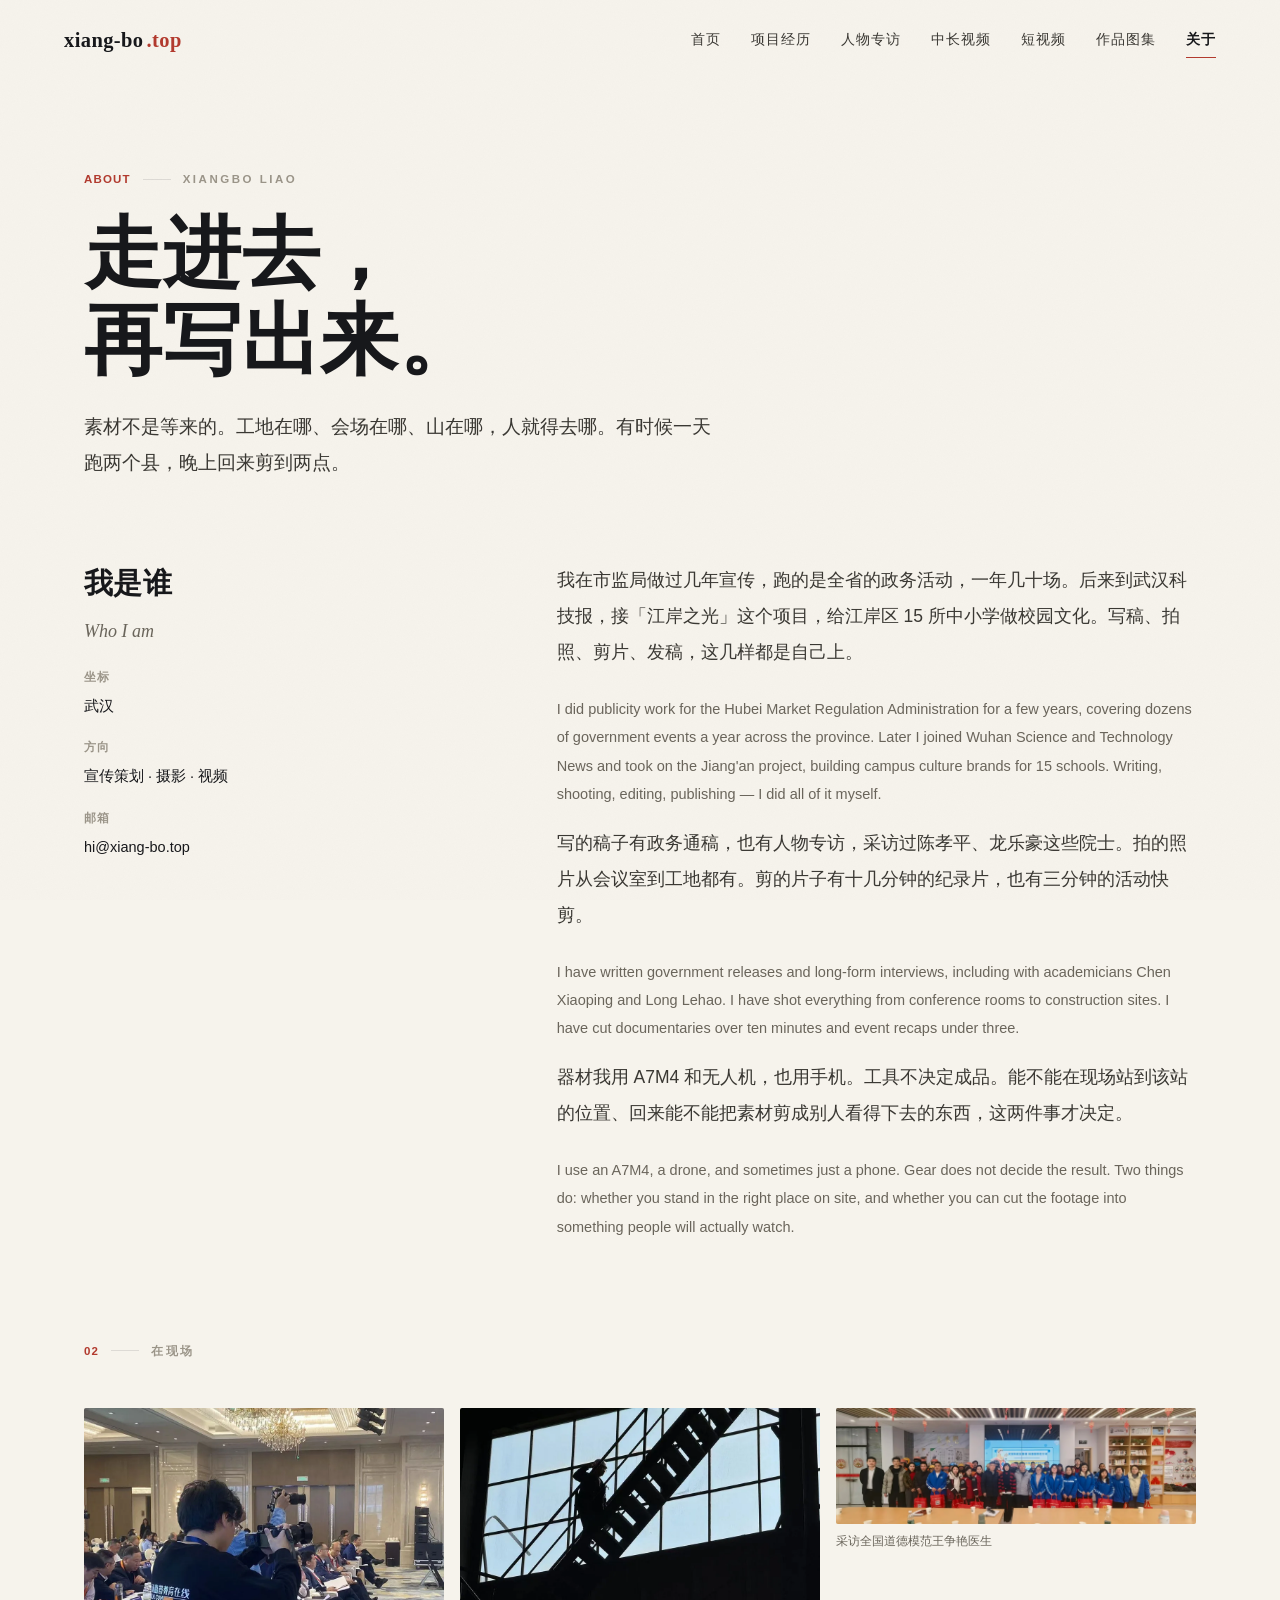
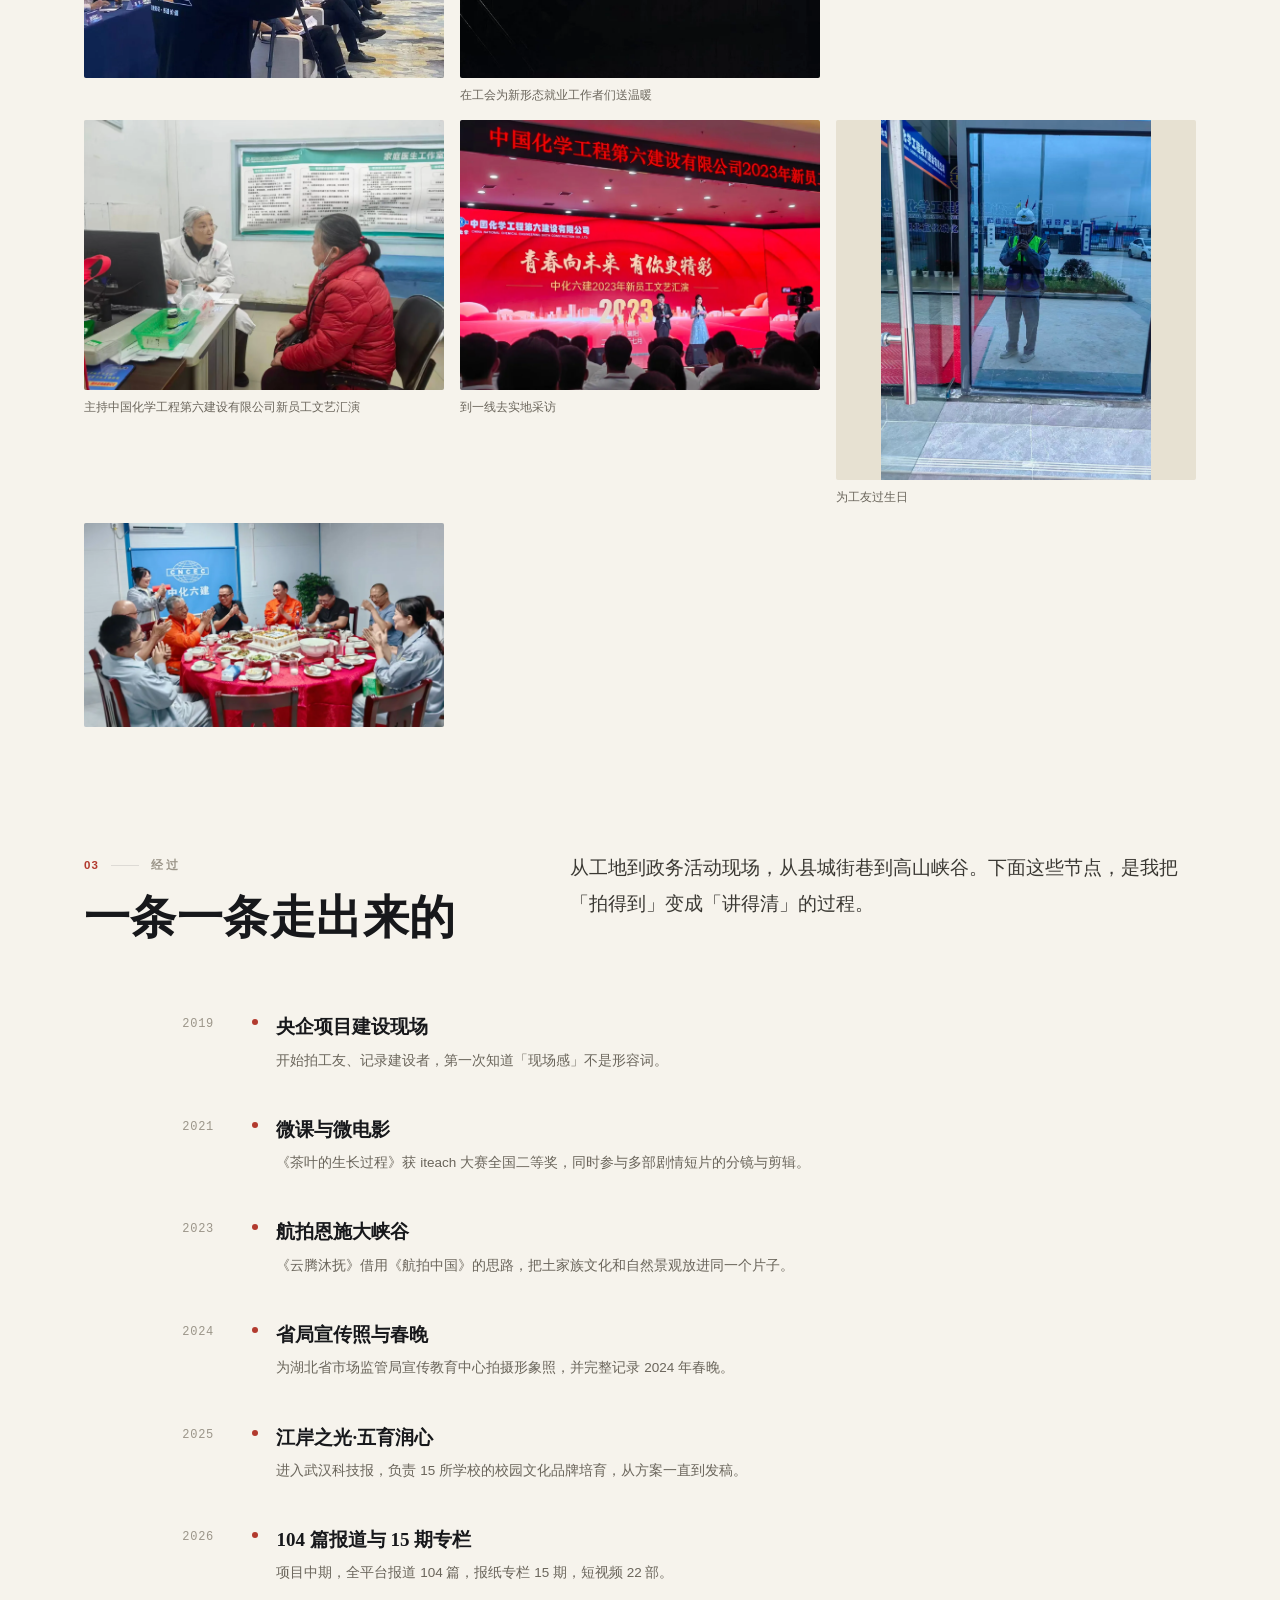
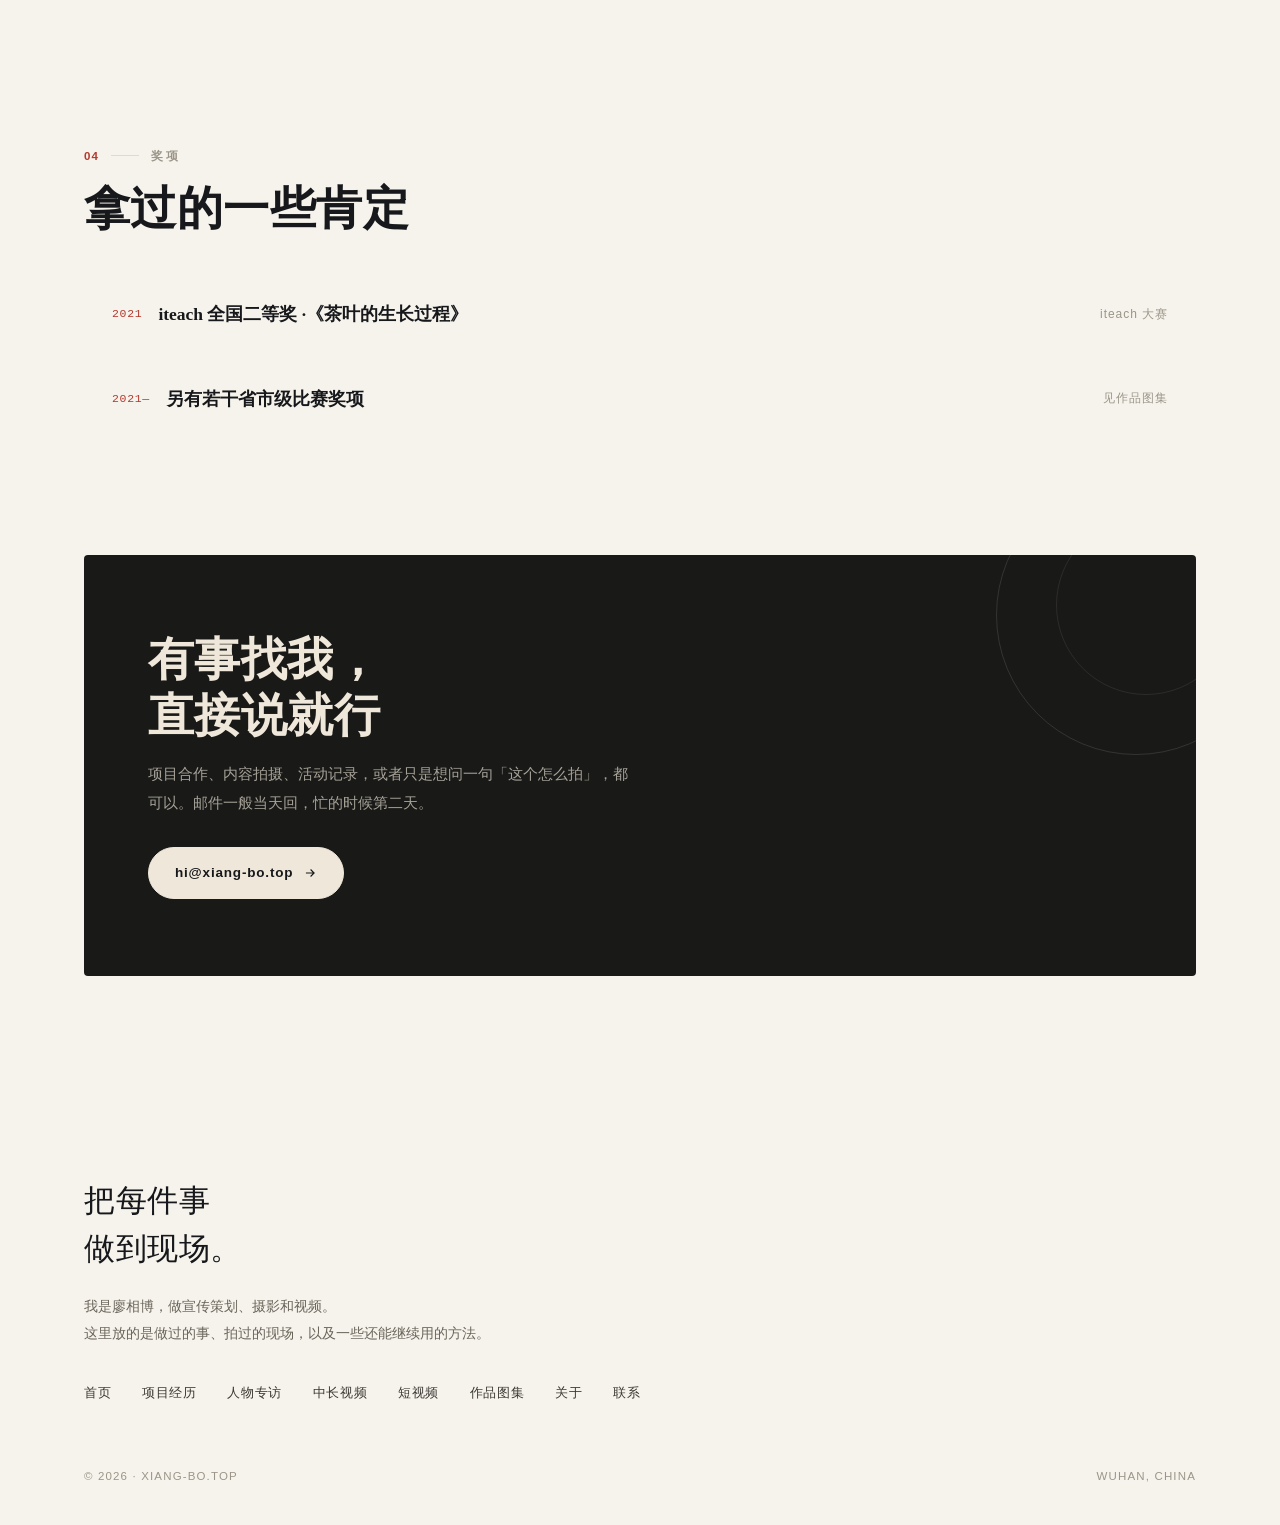
==== commit a0a346d7: "人物专访拆成七个人物页 + 去掉多余框线 + 数字改成一句话" ====
--- a/about.html
+++ b/about.html
@@ -23,18 +23,25 @@
 
 <nav class="nav" id="nav">
   <a class="brand" href="index.html">xiang-bo<i>.top</i></a>
-  <div class="nav-links">
+      <div class="nav-links">
     <a href="index.html" data-nav="home">首页</a>
-    <a href="work.html" data-nav="work">作品</a>
+    <a href="projects.html" data-nav="project">项目经历</a>
+    <a href="interview.html" data-nav="interview">人物专访</a>
+    <a href="films.html" data-nav="film">中长视频</a>
+    <a href="shorts.html" data-nav="short">短视频</a>
+    <a href="gallery.html" data-nav="gallery">作品图集</a>
     <a href="about.html" data-nav="about">关于</a>
-    <a href="about.html#contact" data-nav="contact">联系</a>
   </div>
   <button class="nav-toggle" id="navToggle" aria-label="打开菜单"><span></span></button>
 </nav>
 
-<div class="nav-panel" id="navPanel">
+    <div class="nav-panel" id="navPanel">
   <a href="index.html">首页 <small>HOME</small></a>
-  <a href="work.html">作品 <small>WORK</small></a>
+  <a href="projects.html">项目经历 <small>PROJECTS</small></a>
+  <a href="interview.html">人物专访 <small>INTERVIEWS</small></a>
+  <a href="films.html">中长视频 <small>FILMS</small></a>
+  <a href="shorts.html">短视频 <small>SHORTS</small></a>
+  <a href="gallery.html">作品图集 <small>GALLERY</small></a>
   <a href="about.html">关于 <small>ABOUT</small></a>
   <a href="about.html#contact">联系 <small>CONTACT</small></a>
 </div>
@@ -48,9 +55,13 @@
       我是廖相博，做宣传策划、摄影和视频。<br>
       这里放的是做过的事、拍过的现场，以及一些还能继续用的方法。
     </p>
-    <div class="flinks">
+            <div class="flinks">
       <a href="index.html">首页</a>
-      <a href="work.html">作品</a>
+      <a href="projects.html">项目经历</a>
+      <a href="interview.html">人物专访</a>
+      <a href="films.html">中长视频</a>
+      <a href="shorts.html">短视频</a>
+      <a href="gallery.html">作品图集</a>
       <a href="about.html">关于</a>
       <a href="about.html#contact">联系</a>
     </div>
--- a/assets/css/site.css
+++ b/assets/css/site.css
@@ -211,7 +211,8 @@
 
 /* ---------- 图片通用 ---------- */
 .shot{position:relative;overflow:hidden;background:var(--paper-3);border-radius:2px;}
-.shot img{width:100%;height:100%;object-fit:cover;transition:transform 1.1s var(--ease-out);}
+.shot img{width:100%;height:auto;display:block;object-fit:contain;
+  transition:transform 1.1s var(--ease-out);}
 .shot:hover img{transform:scale(1.045);}
 .grain{position:relative;}
 .grain::after{
@@ -221,7 +222,7 @@
 }
 
 /* ---------- 页脚 ---------- */
-footer{position:relative;z-index:2;border-top:1px solid var(--line-2);
+footer{position:relative;z-index:2;
   padding:clamp(50px,7vw,86px) 0 clamp(28px,3vw,40px);background:var(--paper);}
 footer .fq{font-family:var(--serif);font-size:clamp(21px,3vw,31px);line-height:1.55;
   margin:0 0 20px;letter-spacing:.02em;color:var(--ink);max-width:16em;}
@@ -232,7 +233,7 @@
   background:var(--red);transform:scaleX(0);transform-origin:right;transition:transform .4s var(--ease-out);}
 .flinks a:hover::after{transform:scaleX(1);transform-origin:left;}
 .fbot{display:flex;justify-content:space-between;gap:16px;flex-wrap:wrap;
-  padding-top:22px;border-top:1px solid var(--line-2);
+  padding-top:24px;
   font-size:11.5px;letter-spacing:.1em;color:var(--muted);text-transform:uppercase;}
 
 /* ---------- 灯箱 ---------- */
@@ -262,8 +263,7 @@
 .hero h1 em{font-style:normal;color:var(--red);position:relative;}
 .hero .lead{max-width:31em;margin:0 0 clamp(26px,3.4vw,38px);}
 .hero-acts{display:flex;flex-wrap:wrap;gap:12px;}
-.hero-meta{display:flex;flex-wrap:wrap;gap:clamp(20px,3vw,42px);margin-top:clamp(38px,5vw,62px);
-  padding-top:clamp(22px,3vw,30px);border-top:1px solid var(--line);}
+.hero-meta{display:flex;flex-wrap:wrap;gap:clamp(24px,3.4vw,48px);margin-top:clamp(38px,5vw,62px);}
 .hero-meta div{min-width:0;}
 .hero-meta dt{font-size:11.5px;letter-spacing:.12em;color:var(--muted);
   text-transform:uppercase;font-weight:600;margin-bottom:7px;}
@@ -272,9 +272,9 @@
 .hero-figure{position:relative;}
 .hero-figure{display:flex;flex-direction:column;justify-content:center;}
 .hero-figure .frame{position:relative;overflow:hidden;border-radius:3px;
-  height:clamp(340px,38vw,520px);background:var(--paper-3);}
-.hero-figure .frame img{width:100%;height:114%;object-fit:cover;
-  object-position:center 42%;will-change:transform;}
+  background:var(--paper-3);display:flex;align-items:center;justify-content:center;}
+.hero-figure .frame img{width:100%;height:auto;display:block;
+  max-height:clamp(320px,48vw,560px);object-fit:contain;will-change:transform;}
 .hero-figure .tag{
   position:absolute;left:-14px;bottom:26px;
   background:var(--paper);padding:9px 16px;font-size:11px;letter-spacing:.14em;
@@ -288,8 +288,7 @@
 }
 
 /* marquee */
-.marquee{border-top:1px solid var(--line-2);border-bottom:1px solid var(--line-2);
-  overflow:hidden;padding:16px 0;margin:clamp(40px,5vw,64px) 0 0;}
+.marquee{overflow:hidden;padding:10px 0;margin:clamp(40px,5vw,64px) 0 0;}
 .marquee-track{display:flex;gap:0;white-space:nowrap;will-change:transform;
   animation:slide 42s linear infinite;}
 .marquee:hover .marquee-track{animation-play-state:paused;}
@@ -307,21 +306,19 @@
 .sec-rule{height:1px;background:var(--line);margin:0;}
 
 /* 数字带 */
-.facts{display:grid;grid-template-columns:repeat(4,1fr);gap:0;
-  border-top:1px solid var(--line);border-bottom:1px solid var(--line);}
-.facts div{padding:clamp(22px,3vw,34px) clamp(12px,2vw,28px) clamp(22px,3vw,34px) 0;
-  border-right:1px solid var(--line-2);}
-.facts div:last-child{border-right:none;}
-.facts b{display:block;font-family:var(--serif);font-size:clamp(30px,4.4vw,52px);
-  line-height:1;font-weight:700;letter-spacing:-.02em;color:var(--ink);}
-.facts b i{font-style:normal;font-size:.44em;color:var(--red);margin-left:3px;font-weight:600;}
-.facts .lab{display:block;margin-top:10px;font-size:12.5px;color:var(--ink-3);letter-spacing:.04em;}
+/* 一句话履历 */
+.record-sec{padding:clamp(46px,6.4vw,86px) 0 clamp(6px,1.4vw,16px);}
+.record{margin:0;max-width:26em;font-family:var(--serif);font-size:clamp(19px,2.5vw,30px);
+  line-height:1.78;font-weight:700;letter-spacing:.004em;color:var(--ink);}
+.record b{font-weight:700;font-style:normal;color:var(--red);}
 
 /* 精选项目 */
 .feat{display:grid;grid-template-columns:minmax(0,1.12fr) minmax(0,.88fr);
   gap:clamp(24px,4vw,58px);align-items:center;}
-.feat-media{position:relative;overflow:hidden;border-radius:3px;aspect-ratio:16/11;background:var(--paper-3);}
-.feat-media img{width:100%;height:100%;object-fit:cover;transition:transform 1.2s var(--ease-out);}
+.feat-media{position:relative;overflow:hidden;border-radius:3px;background:var(--paper-3);
+  display:flex;align-items:center;justify-content:center;}
+.feat-media img{width:100%;height:auto;display:block;max-height:460px;object-fit:contain;
+  transition:transform 1.2s var(--ease-out);}
 .feat:hover .feat-media img{transform:scale(1.04);}
 .feat-media .badge{
   position:absolute;left:16px;top:16px;background:rgba(246,243,236,.94);
@@ -343,28 +340,25 @@
 .feat:hover .link-arrow::after{transform:scaleX(.4);transform-origin:left;}
 
 /* 分类卡 */
-.cats{display:grid;grid-template-columns:repeat(4,1fr);gap:1px;background:var(--line);
-  border:1px solid var(--line);}
-.cat{background:var(--paper);padding:clamp(22px,2.6vw,32px) clamp(18px,2vw,26px);
-  position:relative;overflow:hidden;transition:background .45s var(--ease);min-height:clamp(180px,20vw,240px);
-  display:flex;flex-direction:column;justify-content:space-between;}
-.cat::before{content:"";position:absolute;left:0;top:0;bottom:0;width:2px;background:var(--red);
-  transform:scaleY(0);transform-origin:bottom;transition:transform .5s var(--ease-out);}
-.cat:hover{background:var(--white);}
-.cat:hover::before{transform:scaleY(1);transform-origin:top;}
-.cat b{font-family:var(--serif);font-size:clamp(17px,1.8vw,21px);font-weight:700;line-height:1.4;}
+.cats{display:grid;grid-template-columns:repeat(auto-fit,minmax(184px,1fr));
+  gap:clamp(10px,1.5vw,16px);}
+.cat{padding:0 0 14px;position:relative;display:flex;flex-direction:column;gap:12px;
+  justify-content:flex-start;transition:color .35s var(--ease);}
+.cat b{font-family:var(--serif);font-size:clamp(17px,1.8vw,21px);font-weight:700;line-height:1.4;
+  transition:color .35s;}
+.cat:hover b{color:var(--red);}
 .cat em{font-style:normal;display:block;margin-top:7px;font-size:11px;letter-spacing:.16em;
   color:var(--muted);text-transform:uppercase;font-weight:600;}
-.cat .n{font-family:var(--serif);font-size:clamp(32px,4vw,46px);line-height:1;
-  color:#D9CFBA;font-weight:700;transition:color .45s;}
-.cat:hover .n{color:rgba(178,58,46,.18);}
+.cat .n{font-family:var(--mono);font-size:12px;letter-spacing:.14em;line-height:1;
+  color:var(--muted);font-weight:600;transition:color .35s;}
+.cat:hover .n{color:var(--red);}
 .cat .go{font-size:11.5px;letter-spacing:.14em;color:var(--red);font-weight:600;
   opacity:0;transform:translateY(6px);transition:opacity .4s,transform .4s var(--ease-out);}
 .cat:hover .go{opacity:1;transform:none;}
 
 /* 能力四宫格 */
 .skills{display:grid;grid-template-columns:repeat(2,1fr);gap:clamp(20px,3vw,40px) clamp(24px,4vw,60px);}
-.skill{border-top:1px solid var(--line);padding-top:20px;}
+.skill{padding-top:2px;}
 .skill b{display:block;font-family:var(--serif);font-size:clamp(17px,1.8vw,20px);
   font-weight:700;margin-bottom:8px;}
 .skill p{margin:0;font-size:14px;line-height:1.85;color:var(--ink-3);}
@@ -372,8 +366,8 @@
   display:block;margin-bottom:10px;}
 
 /* 引用块 */
-.pull{margin:0;padding:clamp(30px,4vw,48px) clamp(24px,4vw,52px);
-  background:var(--white);border-left:2px solid var(--red);border-radius:2px;}
+.pull{margin:0;padding:clamp(34px,4.6vw,56px) clamp(28px,4.6vw,58px);
+  background:var(--white);border-radius:3px;}
 .pull p{margin:0;font-family:var(--serif);font-size:clamp(19px,2.4vw,27px);
   line-height:1.65;font-weight:700;letter-spacing:.01em;}
 .pull cite{display:block;margin-top:16px;font-style:normal;font-size:12px;
@@ -404,21 +398,25 @@
 .phead h1{margin:18px 0 20px;}
 .phead .lead{max-width:36em;}
 
-.filters{display:flex;flex-wrap:wrap;gap:8px;margin:clamp(24px,3vw,36px) 0 clamp(30px,4vw,48px);
-  padding-bottom:clamp(18px,3vw,26px);border-bottom:1px solid var(--line);}
-.filters button{
+.filters{display:flex;flex-wrap:wrap;gap:8px;margin:clamp(24px,3vw,36px) 0 clamp(30px,4vw,48px);}
+.filters button,.filters a{
   padding:8px 17px;border-radius:100px;font-size:12.5px;letter-spacing:.05em;
   color:var(--ink-3);border:1px solid transparent;transition:all .35s var(--ease);
-}
-.filters button:hover{color:var(--ink);background:var(--white);}
-.filters button.on{background:var(--ink);color:var(--paper);border-color:var(--ink);}
-.filters button i{font-style:normal;font-size:10.5px;opacity:.55;margin-left:5px;}
-
-.grid{display:grid;grid-template-columns:repeat(3,1fr);gap:clamp(22px,3.4vw,44px) clamp(18px,2.6vw,34px);}
-.card{position:relative;display:block;transition:opacity .5s var(--ease),transform .5s var(--ease);}
+  cursor:pointer;
+}
+.filters button:hover,.filters a:hover{color:var(--ink);background:var(--white);}
+.filters button.on,.filters a.on{background:var(--ink);color:var(--paper);border-color:var(--ink);}
+.filters button i,.filters a i{font-style:normal;font-size:10.5px;opacity:.55;margin-left:5px;}
+
+/* 图片比例差异很大，用瀑布流：不裁切也不会留下大片空白 */
+.grid{columns:3;column-gap:clamp(18px,2.6vw,34px);}
+.card{position:relative;display:block;break-inside:avoid;
+  margin-bottom:clamp(22px,3.4vw,44px);
+  transition:opacity .5s var(--ease),transform .5s var(--ease);}
 .card.hide{display:none;}
-.card .cm{position:relative;overflow:hidden;aspect-ratio:4/3.2;background:var(--paper-3);border-radius:2px;}
-.card .cm img{width:100%;height:100%;object-fit:cover;
+.card .cm{position:relative;overflow:hidden;background:var(--paper-3);border-radius:2px;
+  display:flex;align-items:center;justify-content:center;}
+.card .cm img{width:100%;height:auto;display:block;max-height:400px;object-fit:contain;
   transition:transform 1.1s var(--ease-out),filter .6s;}
 .card:hover .cm img{transform:scale(1.055);}
 .card .cm::after{content:"";position:absolute;inset:0;background:rgba(23,24,27,.24);
@@ -455,23 +453,22 @@
 .dhead h1{margin:0 0 20px;max-width:20em;}
 .dhead .sub{font-size:clamp(15px,1.5vw,17.5px);line-height:1.9;color:var(--ink-2);
   max-width:36em;margin:0 0 clamp(26px,3.4vw,38px);}
-.dmeta{display:grid;grid-template-columns:repeat(4,1fr);gap:0;
-  border-top:1px solid var(--line);border-bottom:1px solid var(--line);margin-bottom:clamp(34px,5vw,56px);}
-.dmeta div{padding:18px clamp(12px,2vw,24px) 20px 0;border-right:1px solid var(--line-2);}
-.dmeta div:last-child{border-right:none;}
+.dmeta{display:flex;flex-wrap:wrap;gap:clamp(22px,3.4vw,54px);margin:0 0 clamp(24px,3.4vw,38px);}
+.dmeta div{padding:0;}
 .dmeta dt{font-size:10px;letter-spacing:.18em;color:var(--muted);text-transform:uppercase;
   font-weight:600;margin-bottom:6px;}
 .dmeta dd{margin:0;font-size:13.5px;color:var(--ink);font-weight:500;}
 
-.dcover{position:relative;overflow:hidden;border-radius:3px;aspect-ratio:16/8.4;
-  background:var(--paper-3);margin-bottom:clamp(40px,6vw,72px);}
-.dcover img{width:100%;height:112%;object-fit:cover;will-change:transform;}
+.dcover{position:relative;overflow:hidden;border-radius:3px;background:var(--paper-3);
+  margin-bottom:clamp(40px,6vw,72px);display:flex;align-items:center;justify-content:center;}
+.dcover img{width:100%;height:auto;display:block;max-height:min(76vh,640px);
+  object-fit:contain;will-change:transform;}
 
 .body-flow{max-width:760px;margin:0 auto;padding:0 var(--gut);}
 .body-flow p{font-size:clamp(16px,1.55vw,17.5px);line-height:2.05;color:var(--ink-2);
   margin:0 0 24px;letter-spacing:.01em;}
 .body-flow h2{font-size:clamp(21px,2.4vw,27px);line-height:1.4;font-weight:700;
-  margin:clamp(40px,5vw,58px) 0 20px;padding-left:18px;border-left:2px solid var(--red);}
+  margin:clamp(40px,5vw,58px) 0 20px;}
 .body-flow h3{font-size:clamp(18px,2vw,21px);line-height:1.45;font-weight:700;
   margin:clamp(30px,4vw,42px) 0 14px;}
 .body-flow strong{font-weight:600;color:var(--ink);
@@ -484,20 +481,25 @@
 .body-flow p,.body-flow li,.body-flow .note,.about-grid .main p,.dhead .sub,.feat-body p{overflow-wrap:anywhere;}
 .body-flow ul,.body-flow ol{margin:0 0 24px;padding-left:22px;}
 .body-flow li{font-size:clamp(15.5px,1.5vw,17px);line-height:1.95;color:var(--ink-2);margin-bottom:8px;}
-.body-flow blockquote{margin:clamp(30px,4vw,44px) 0;padding:22px 26px;background:var(--white);
-  border-left:2px solid var(--red);font-family:var(--serif);font-size:clamp(17px,2vw,21px);
+.body-flow blockquote{margin:clamp(30px,4vw,44px) 0;padding:24px 28px;background:var(--white);
+  border-radius:3px;font-family:var(--serif);font-size:clamp(17px,2vw,21px);
   line-height:1.7;font-weight:700;color:var(--ink);}
 .body-flow blockquote p{margin:0;font-size:inherit;color:inherit;line-height:inherit;}
 .body-flow hr{border:none;border-top:1px solid var(--line);margin:clamp(36px,4vw,52px) 0;}
 
 .fig{margin:clamp(30px,4vw,46px) 0;}
 .fig .shot{aspect-ratio:auto;}
+/* 超长截图（报道发布页）：只露顶部，点开可看全图 */
+.fig .shot.crop{max-height:clamp(380px,52vh,620px);}
+.fig .shot.crop img{height:clamp(380px,52vh,620px);object-fit:cover;object-position:top center;}
 .fig img{cursor:zoom-in;}
 .fig figcaption{margin-top:10px;font-size:12px;line-height:1.7;color:var(--ink-3);
   letter-spacing:.02em;}
-.gal{display:grid;grid-template-columns:repeat(2,1fr);gap:10px;margin:clamp(30px,4vw,46px) 0;}
-.gal .shot{aspect-ratio:1/1;}
-.gal .shot:first-child:last-child{grid-column:1/-1;aspect-ratio:16/9;}
+.gal{display:grid;grid-template-columns:repeat(2,minmax(0,1fr));gap:10px;
+  align-items:start;margin:clamp(30px,4vw,46px) 0;}
+.gal .shot{aspect-ratio:auto;}
+.gal .shot img{max-height:520px;}
+.gal .shot:first-child:last-child{grid-column:1/-1;}
 .embed{position:relative;aspect-ratio:16/9;background:var(--dark);border-radius:3px;
   overflow:hidden;margin:clamp(28px,4vw,40px) 0;}
 .embed iframe,.embed video{width:100%;height:100%;border:none;display:block;}
@@ -530,11 +532,24 @@
 .body-flow .en-p{font-size:14.5px;line-height:1.9;color:var(--ink-3);letter-spacing:.01em;}
 .about-grid .main .en-p{font-size:14px;line-height:1.9;color:var(--ink-3);margin-bottom:18px;}
 
+/* 人物页：职称行 + 原文按钮 */
+.dhonor{margin:0 0 16px;font-size:clamp(13px,1.3vw,15px);letter-spacing:.02em;
+  color:var(--red);font-weight:600;font-family:var(--serif);}
+.extrow{margin:0 0 clamp(30px,4.2vw,50px);}
+.extlink{display:inline-flex;align-items:center;gap:9px;padding:13px 25px;border-radius:100px;
+  background:var(--ink);color:var(--paper);font-size:13.5px;letter-spacing:.04em;
+  transition:background .35s var(--ease),transform .35s var(--ease);}
+.extlink:hover{background:var(--red);transform:translateY(-1px);}
+.extlink span{font-size:12px;opacity:.7;}
+.extsrc{margin-left:14px;font-size:12px;color:var(--muted);letter-spacing:.06em;}
+.card .chonor{margin:7px 0 0;font-size:12.5px;line-height:1.75;color:var(--ink-3);}
+.card .cext{display:inline-block;margin-top:11px;font-size:11px;letter-spacing:.13em;
+  color:var(--red);font-weight:600;}
+
 /* 上下篇 */
-.pager{display:grid;grid-template-columns:1fr 1fr;gap:1px;background:var(--line);
-  border-top:1px solid var(--line);border-bottom:1px solid var(--line);
+.pager{display:grid;grid-template-columns:1fr 1fr;gap:clamp(10px,1.6vw,18px);
   margin:clamp(60px,8vw,100px) 0 0;}
-.pager a{background:var(--paper);padding:clamp(24px,3vw,34px) clamp(20px,3vw,32px);
+.pager a{background:var(--paper);border-radius:3px;padding:clamp(24px,3vw,34px) clamp(20px,3vw,32px);
   transition:background .4s var(--ease);}
 .pager a:hover{background:var(--white);}
 .pager .k{font-size:10.5px;letter-spacing:.18em;color:var(--muted);text-transform:uppercase;
@@ -559,9 +574,10 @@
 .about-grid .main .en-p{font-size:14.5px;line-height:1.95;color:var(--ink-3);}
 
 .photo-grid{display:grid;grid-template-columns:repeat(3,1fr);gap:clamp(10px,1.6vw,16px);
-  margin-top:clamp(30px,4vw,44px);}
+  align-items:start;margin-top:clamp(30px,4vw,44px);}
 .photo-grid figure{margin:0;}
-.photo-grid .shot{aspect-ratio:4/3.4;}
+.photo-grid .shot{aspect-ratio:auto;}
+.photo-grid .shot img{max-height:360px;}
 .photo-grid figcaption{margin-top:8px;font-size:11.5px;line-height:1.6;color:var(--ink-3);}
 
 /* 时间线 */
@@ -570,16 +586,15 @@
   padding-bottom:clamp(28px,4vw,40px);position:relative;}
 .tl-when{font-family:var(--mono);font-size:12px;letter-spacing:.06em;color:var(--muted);
   text-align:right;padding-top:4px;}
-.tl-body{position:relative;padding-left:26px;border-left:1px solid var(--line);}
-.tl-body::before{content:"";position:absolute;left:-4px;top:8px;width:7px;height:7px;
-  border-radius:50%;background:var(--red);box-shadow:0 0 0 4px var(--paper);}
+.tl-body{position:relative;padding-left:24px;}
+.tl-body::before{content:"";position:absolute;left:0;top:9px;width:6px;height:6px;
+  border-radius:50%;background:var(--red);}
 .tl-body b{display:block;font-family:var(--serif);font-size:clamp(16px,1.8vw,19px);
   font-weight:700;margin-bottom:5px;}
 .tl-body p{margin:0;font-size:13.5px;line-height:1.8;color:var(--ink-3);}
 
 /* 奖项 */
-.awards{display:grid;gap:1px;background:var(--line);border:1px solid var(--line);
-  margin-top:clamp(26px,3vw,36px);}
+.awards{display:grid;gap:2px;margin-top:clamp(26px,3vw,36px);}
 .award{background:var(--paper);padding:clamp(18px,2.4vw,26px) clamp(18px,2.4vw,28px);
   display:grid;grid-template-columns:auto 1fr auto;gap:16px;align-items:center;
   transition:background .4s var(--ease);}
@@ -590,7 +605,7 @@
 
 /* 响应式 */
 @media (max-width:1080px){
-  .grid{grid-template-columns:repeat(2,minmax(0,1fr));}
+  .grid{columns:2;}
   .skills{grid-template-columns:minmax(0,1fr);}
   .cats{grid-template-columns:repeat(2,minmax(0,1fr));}
 }
@@ -600,20 +615,16 @@
   .hero-grid{grid-template-columns:minmax(0,1fr);gap:36px;}
   .hero{padding-top:104px;}
   .hero-figure{order:-1;max-width:420px;}
-  .hero-figure .frame{height:auto;aspect-ratio:4/3.2;}
+  .hero-figure .frame{height:auto;}
   .hero-figure .num{display:none;}
   .sec-head{grid-template-columns:minmax(0,1fr);gap:18px;}
-  .facts{grid-template-columns:repeat(2,minmax(0,1fr));}
-  .facts div:nth-child(2n){border-right:none;}
-  .facts div{border-bottom:1px solid var(--line-2);}
   .feat{grid-template-columns:minmax(0,1fr);gap:26px;}
-  .grid{grid-template-columns:minmax(0,1fr);gap:34px;}
+  .grid{columns:1;}
   .cats{grid-template-columns:minmax(0,1fr);}
   .cat{min-height:0;}
-  .dmeta{grid-template-columns:repeat(2,minmax(0,1fr));}
-  .dmeta div:nth-child(2n){border-right:none;}
-  .dmeta div:nth-child(-n+2){border-bottom:1px solid var(--line-2);}
-  .dcover{aspect-ratio:4/3;}
+  .extlink{padding:12px 20px;font-size:13px;}
+  .dmeta{gap:16px 30px;}
+  .dcover img{max-height:56vh;}
   .about-grid{grid-template-columns:minmax(0,1fr);gap:32px;}
   .about-grid .side{position:static;}
   .photo-grid{grid-template-columns:repeat(2,minmax(0,1fr));}
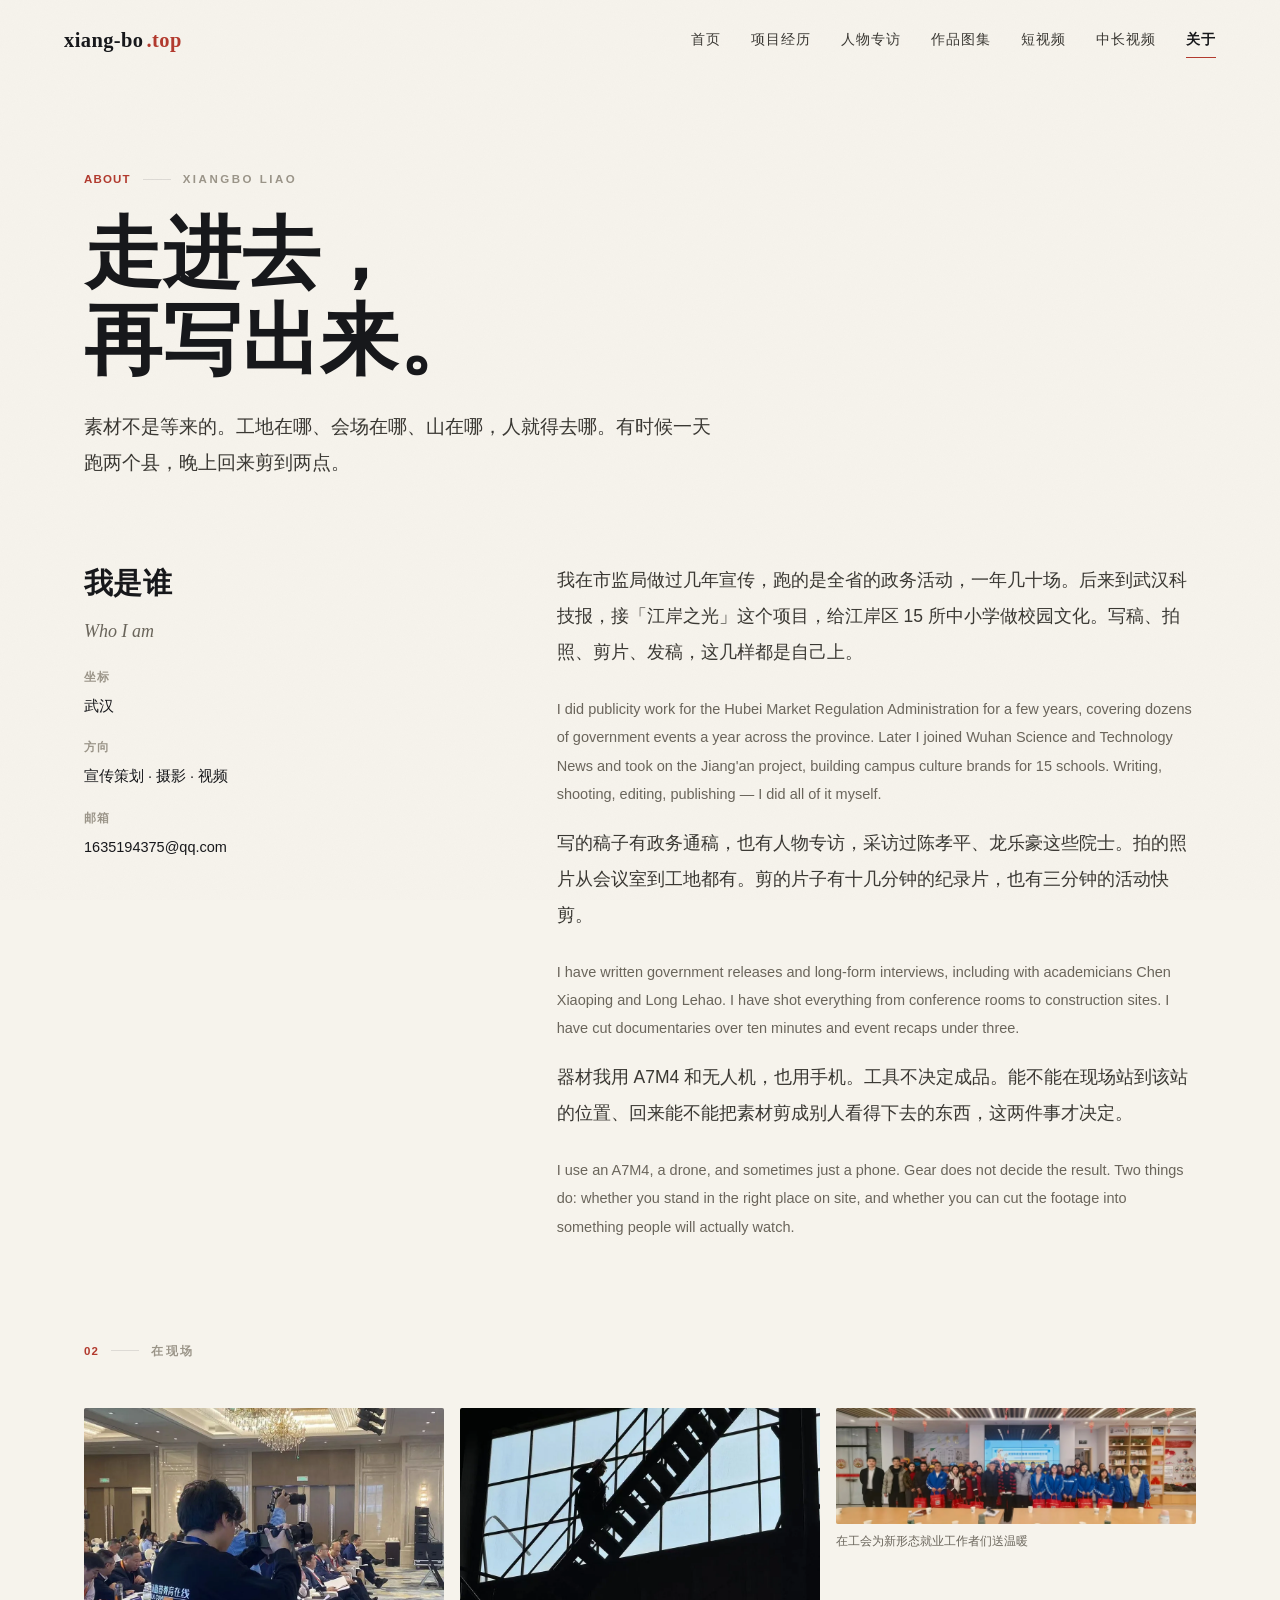
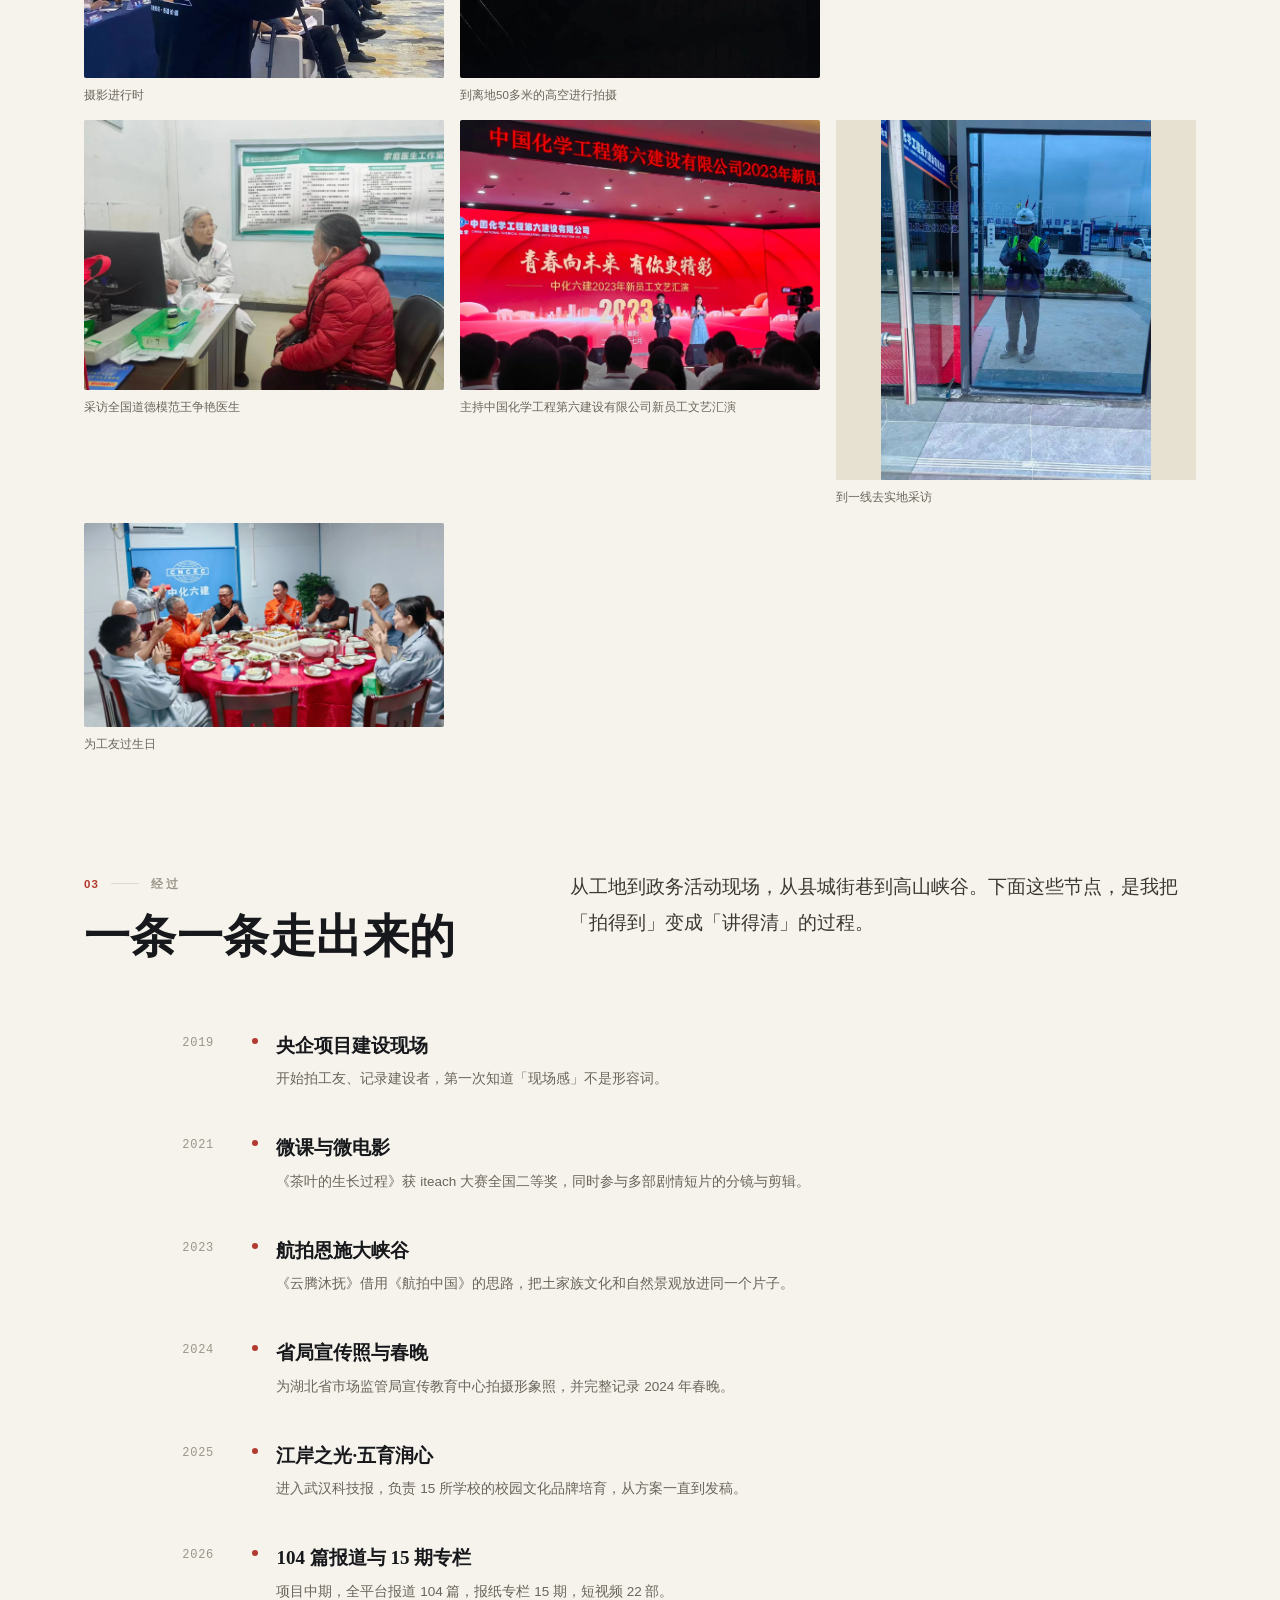
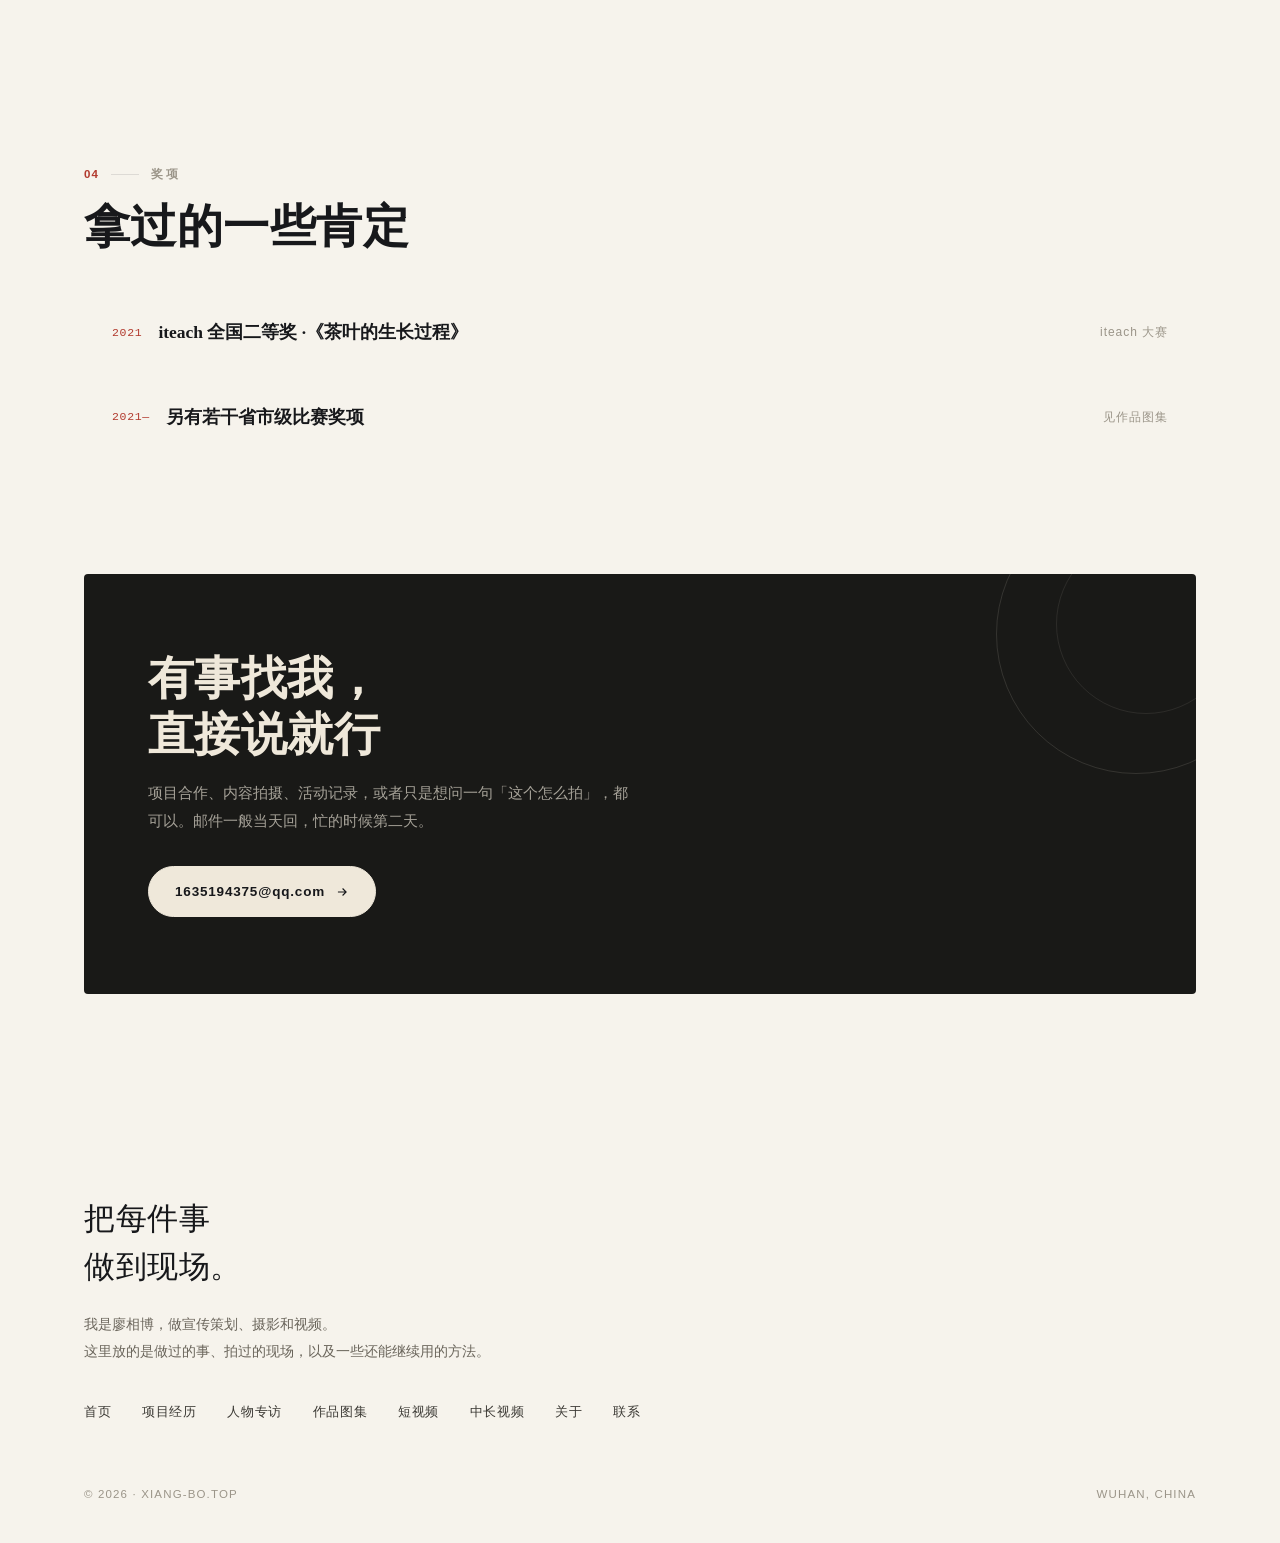
==== commit eb32e0d8: "作品分类顺序改为：项目经历/人物专访/作品图集/短视频/中长视频" ====
--- a/about.html
+++ b/about.html
@@ -27,9 +27,9 @@
     <a href="index.html" data-nav="home">首页</a>
     <a href="projects.html" data-nav="project">项目经历</a>
     <a href="interview.html" data-nav="interview">人物专访</a>
+    <a href="gallery.html" data-nav="gallery">作品图集</a>
+    <a href="shorts.html" data-nav="short">短视频</a>
     <a href="films.html" data-nav="film">中长视频</a>
-    <a href="shorts.html" data-nav="short">短视频</a>
-    <a href="gallery.html" data-nav="gallery">作品图集</a>
     <a href="about.html" data-nav="about">关于</a>
   </div>
   <button class="nav-toggle" id="navToggle" aria-label="打开菜单"><span></span></button>
@@ -39,9 +39,9 @@
   <a href="index.html">首页 <small>HOME</small></a>
   <a href="projects.html">项目经历 <small>PROJECTS</small></a>
   <a href="interview.html">人物专访 <small>INTERVIEWS</small></a>
+  <a href="gallery.html">作品图集 <small>GALLERY</small></a>
+  <a href="shorts.html">短视频 <small>SHORTS</small></a>
   <a href="films.html">中长视频 <small>FILMS</small></a>
-  <a href="shorts.html">短视频 <small>SHORTS</small></a>
-  <a href="gallery.html">作品图集 <small>GALLERY</small></a>
   <a href="about.html">关于 <small>ABOUT</small></a>
   <a href="about.html#contact">联系 <small>CONTACT</small></a>
 </div>
@@ -59,9 +59,9 @@
       <a href="index.html">首页</a>
       <a href="projects.html">项目经历</a>
       <a href="interview.html">人物专访</a>
+      <a href="gallery.html">作品图集</a>
+      <a href="shorts.html">短视频</a>
       <a href="films.html">中长视频</a>
-      <a href="shorts.html">短视频</a>
-      <a href="gallery.html">作品图集</a>
       <a href="about.html">关于</a>
       <a href="about.html#contact">联系</a>
     </div>
--- a/assets/css/site.css
+++ b/assets/css/site.css
@@ -355,6 +355,31 @@
 .cat .go{font-size:11.5px;letter-spacing:.14em;color:var(--red);font-weight:600;
   opacity:0;transform:translateY(6px);transition:opacity .4s,transform .4s var(--ease-out);}
 .cat:hover .go{opacity:1;transform:none;}
+
+/* 作品总览：分类目录（每类一行，左样图右文字，不用框线分隔） */
+.windex{display:block;margin-top:clamp(6px,1.2vw,18px);}
+.wrow{display:grid;grid-template-columns:minmax(0,clamp(210px,29vw,400px)) minmax(0,1fr);
+  gap:clamp(24px,4vw,58px);align-items:center;
+  padding:clamp(24px,3.2vw,44px) 0;color:inherit;}
+.wthumb{background:var(--paper-3);border-radius:2px;overflow:hidden;
+  aspect-ratio:16/10;display:flex;align-items:center;justify-content:center;}
+.wthumb img{width:100%;height:100%;object-fit:contain;
+  transition:transform .85s cubic-bezier(.22,.61,.36,1);}
+.wrow:hover .wthumb img{transform:scale(1.045);}
+.wthumb .ph{width:100%;height:100%;display:flex;align-items:center;justify-content:center;}
+.wmain{min-width:0;}
+.weyebrow{font-family:var(--mono);font-size:11px;letter-spacing:.16em;
+  color:var(--muted);text-transform:uppercase;font-weight:600;}
+.wmain h2{font-family:var(--serif);font-size:clamp(21px,2.5vw,31px);font-weight:700;
+  line-height:1.25;margin:.42em 0 .5em;transition:color .35s;}
+.wrow:hover h2{color:var(--red);}
+.wmain p{margin:0 0 1.1em;font-size:14px;line-height:1.9;color:var(--ink-3);max-width:37em;}
+.wgo{font-size:11.5px;letter-spacing:.14em;color:var(--red);font-weight:600;}
+@media(max-width:720px){
+  .wrow{grid-template-columns:1fr;gap:16px;padding:26px 0;}
+  .wthumb{aspect-ratio:16/10;}
+  .wmain p{font-size:13.5px;}
+}
 
 /* 能力四宫格 */
 .skills{display:grid;grid-template-columns:repeat(2,1fr);gap:clamp(20px,3vw,40px) clamp(24px,4vw,60px);}
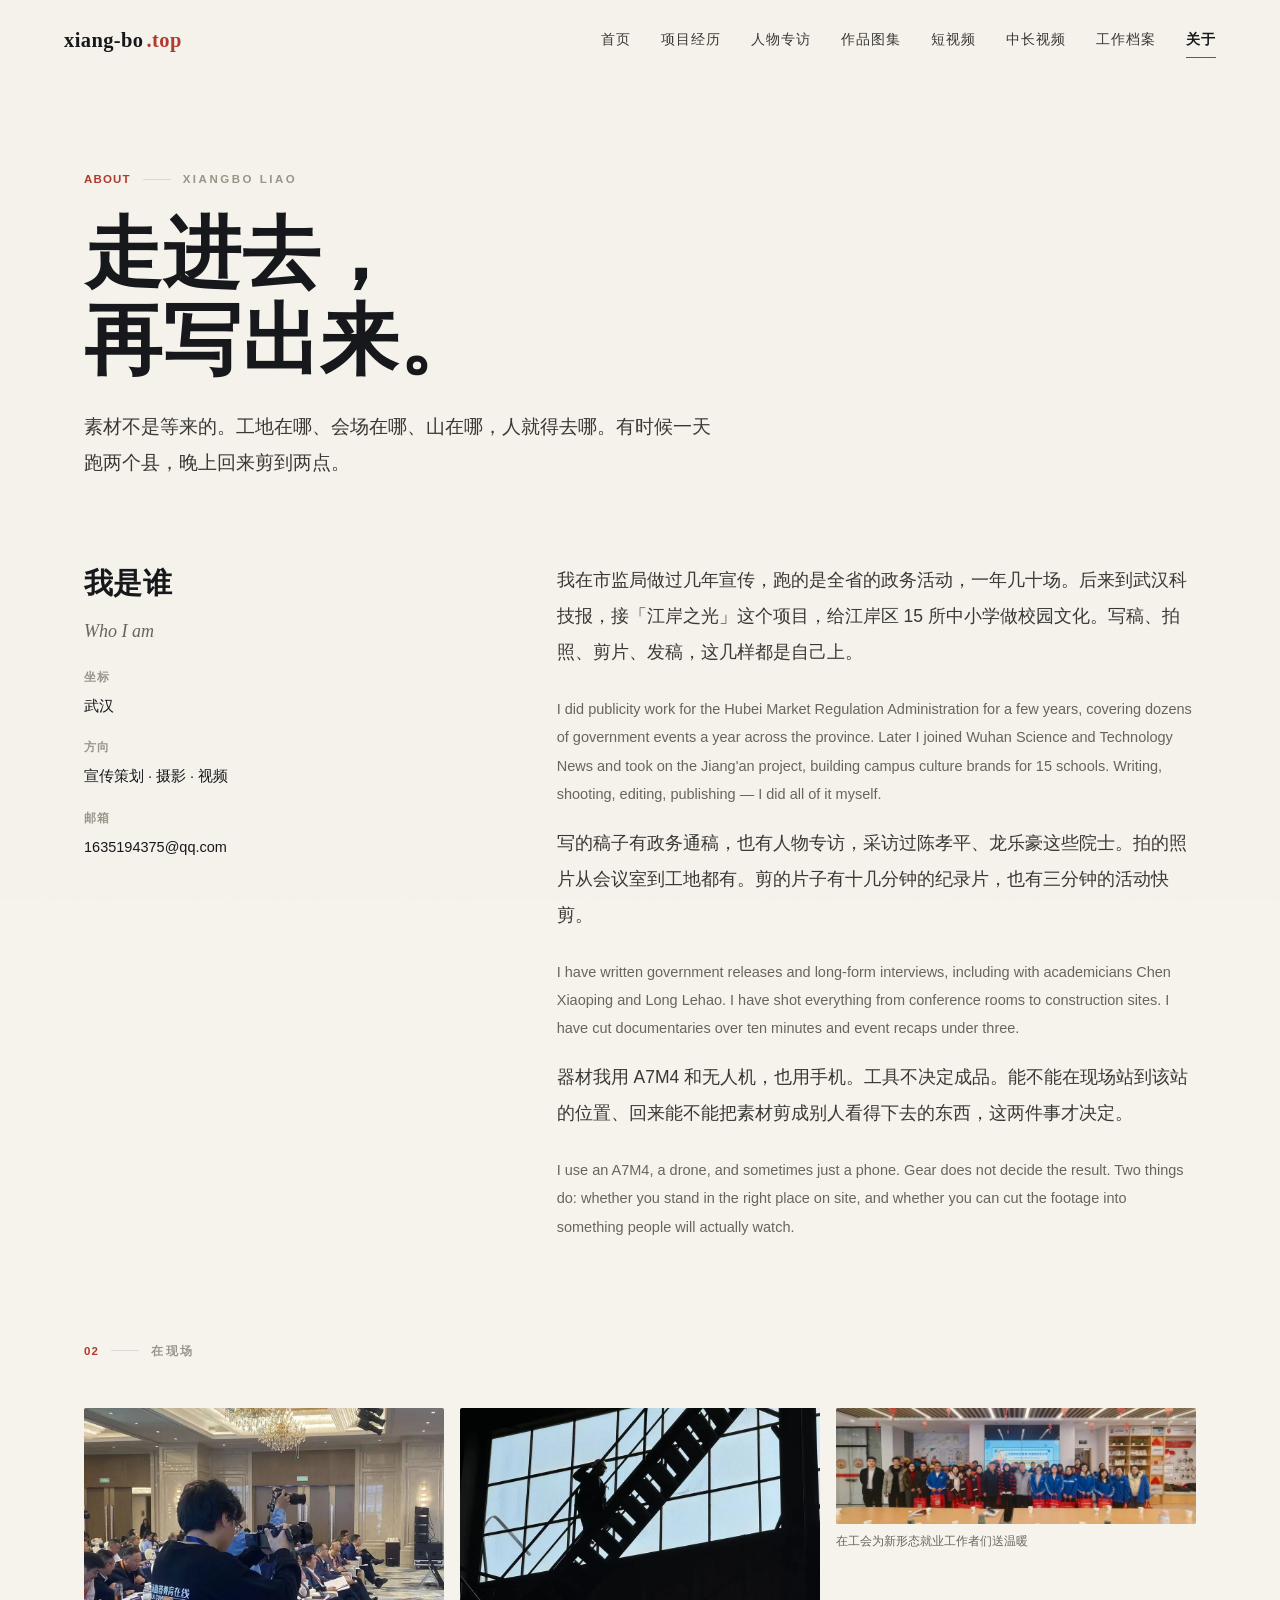
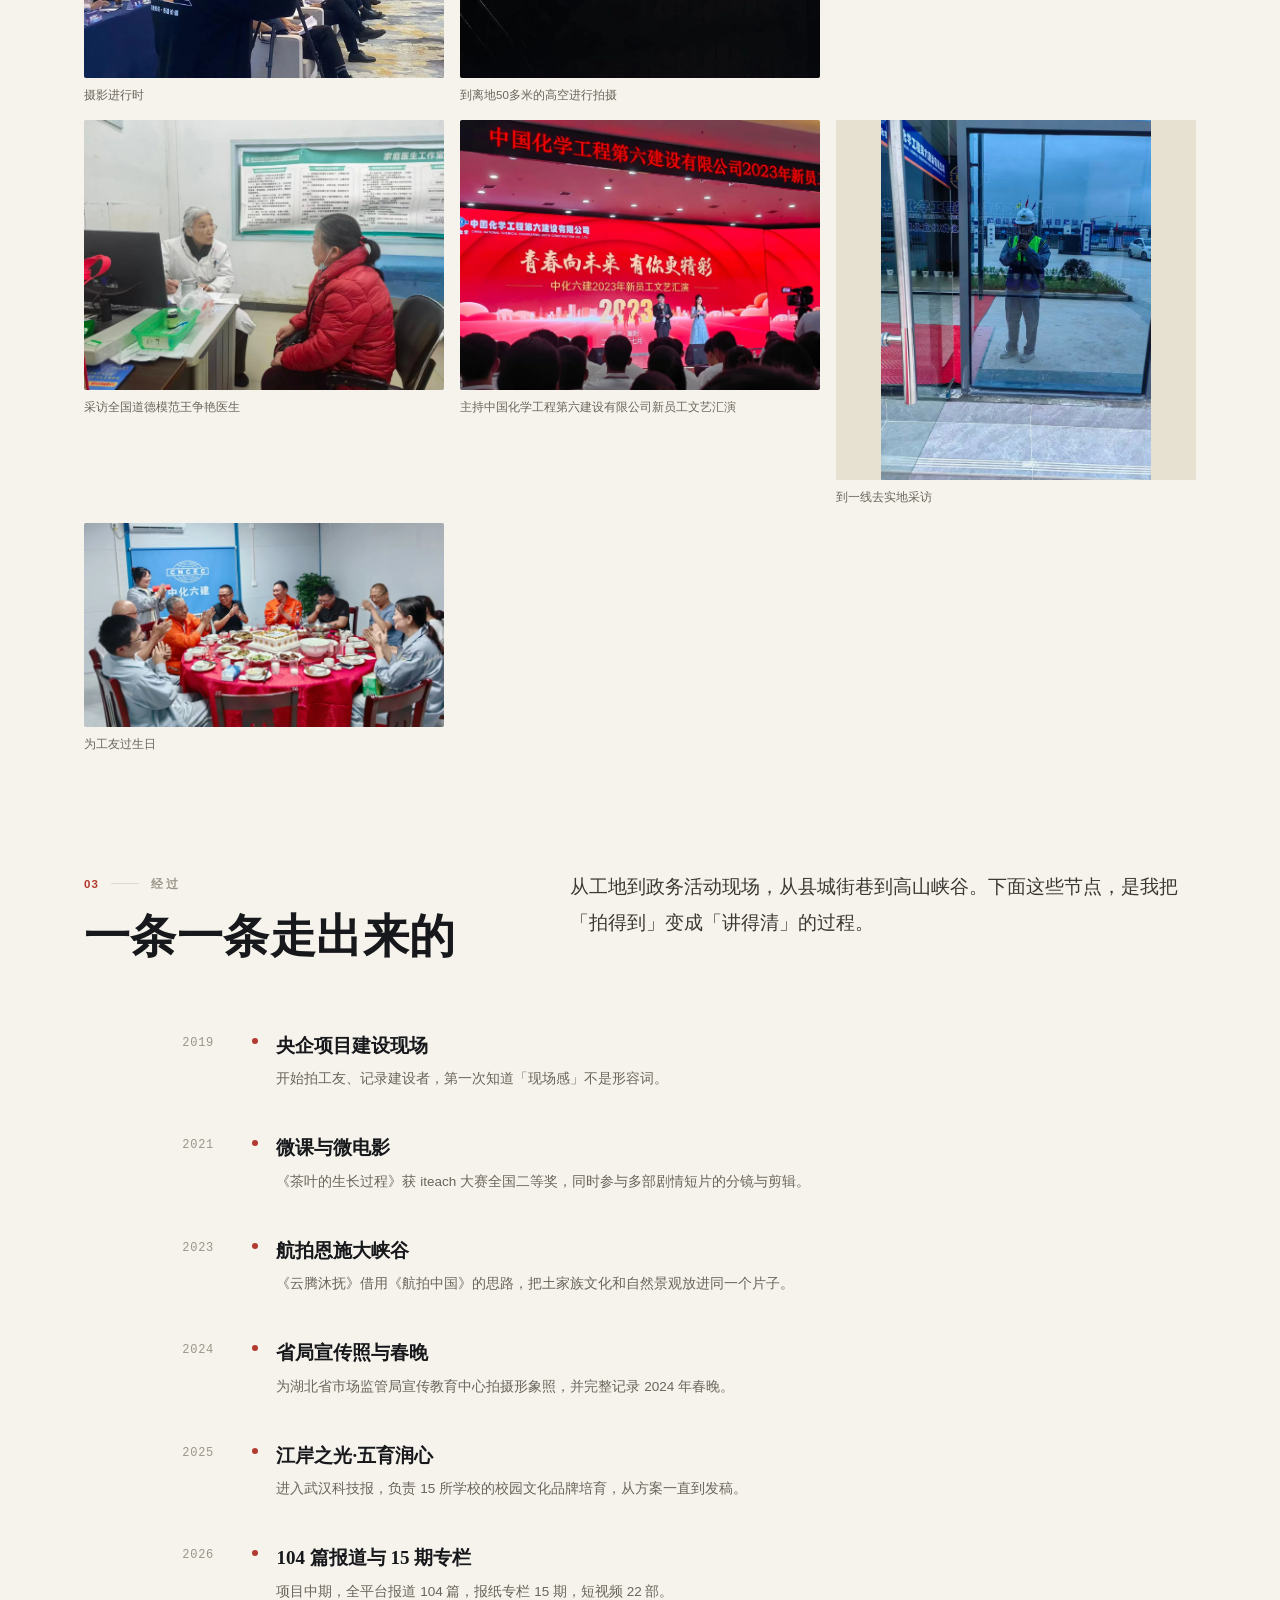
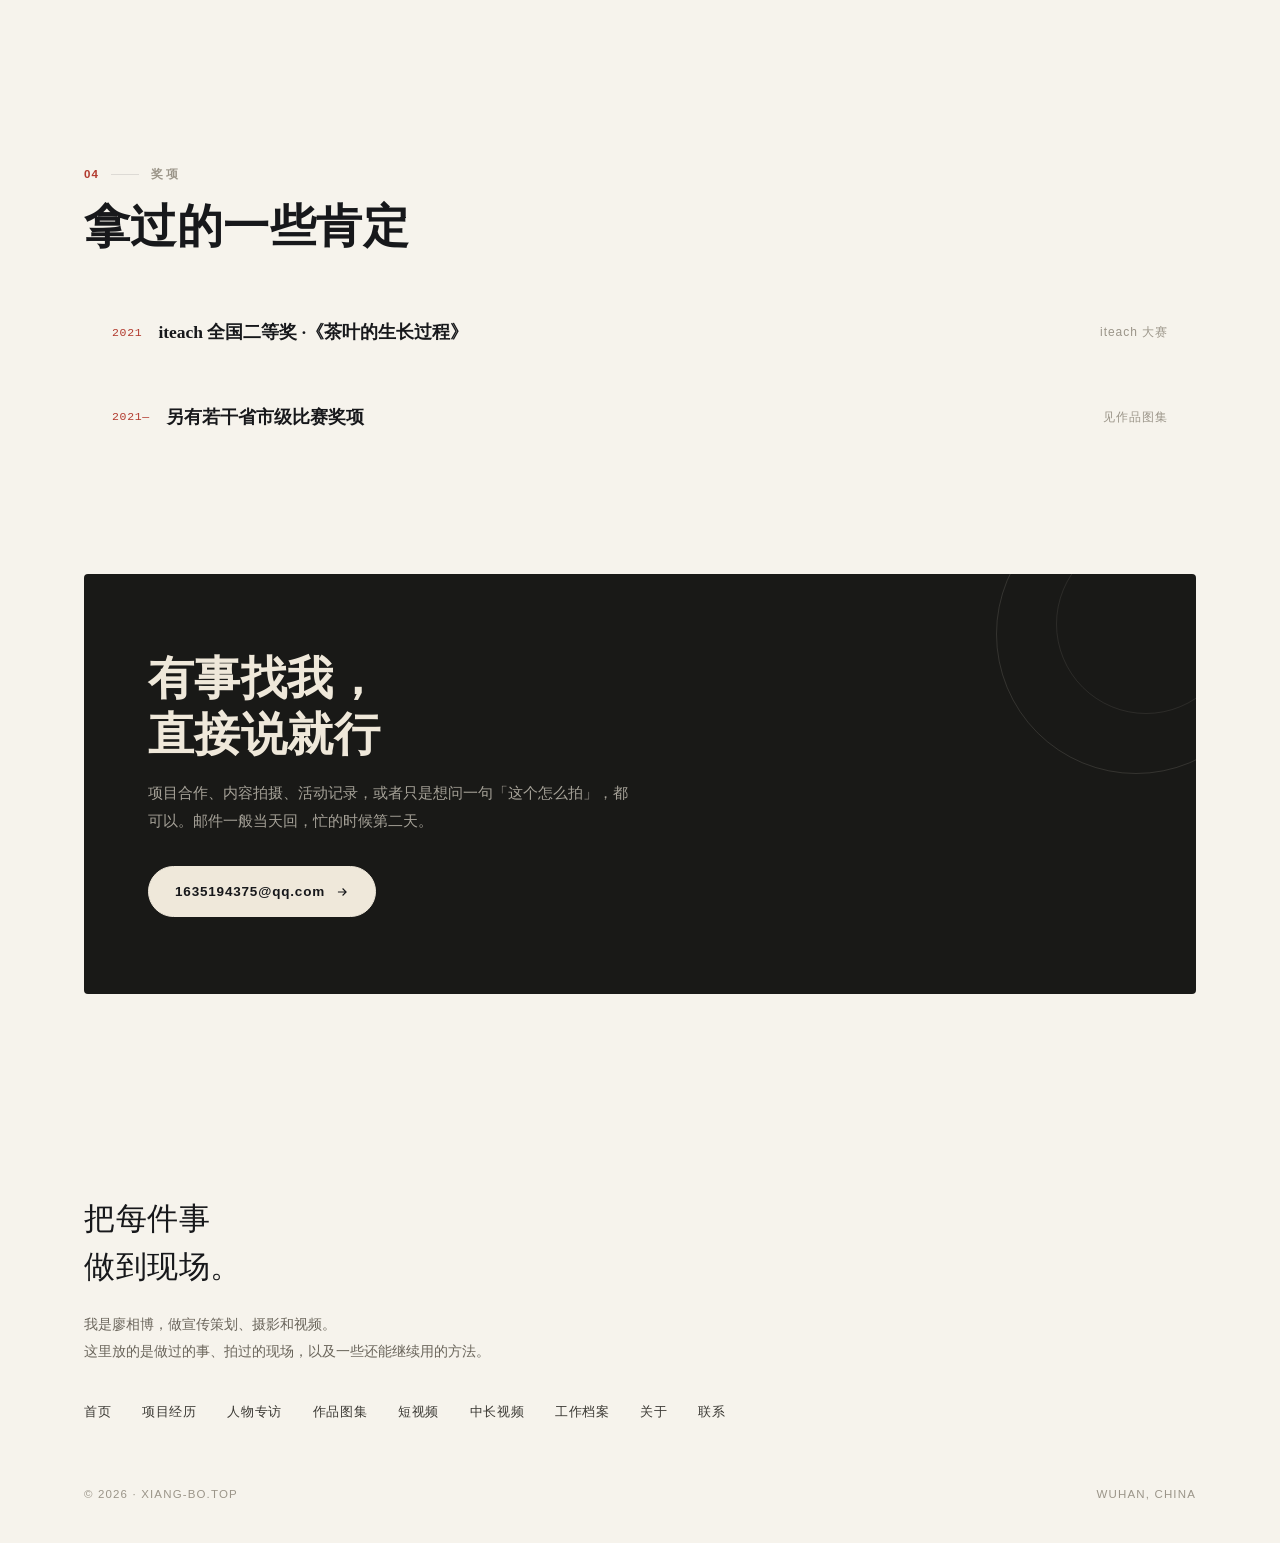
==== commit 289b8c8f: "新增工作档案页：2025-2026 全部 161 个活动按八类归档 - archive.html + renderArchive：页头统计、八类分组、逐条活动清单 - content.js 新增 ar" ====
--- a/about.html
+++ b/about.html
@@ -30,6 +30,7 @@
     <a href="gallery.html" data-nav="gallery">作品图集</a>
     <a href="shorts.html" data-nav="short">短视频</a>
     <a href="films.html" data-nav="film">中长视频</a>
+    <a href="archive.html" data-nav="archive">工作档案</a>
     <a href="about.html" data-nav="about">关于</a>
   </div>
   <button class="nav-toggle" id="navToggle" aria-label="打开菜单"><span></span></button>
@@ -42,6 +43,7 @@
   <a href="gallery.html">作品图集 <small>GALLERY</small></a>
   <a href="shorts.html">短视频 <small>SHORTS</small></a>
   <a href="films.html">中长视频 <small>FILMS</small></a>
+  <a href="archive.html">工作档案 <small>ARCHIVE</small></a>
   <a href="about.html">关于 <small>ABOUT</small></a>
   <a href="about.html#contact">联系 <small>CONTACT</small></a>
 </div>
@@ -62,6 +64,7 @@
       <a href="gallery.html">作品图集</a>
       <a href="shorts.html">短视频</a>
       <a href="films.html">中长视频</a>
+      <a href="archive.html">工作档案</a>
       <a href="about.html">关于</a>
       <a href="about.html#contact">联系</a>
     </div>
--- a/assets/css/site.css
+++ b/assets/css/site.css
@@ -528,6 +528,11 @@
 .embed{position:relative;aspect-ratio:16/9;background:var(--dark);border-radius:3px;
   overflow:hidden;margin:clamp(28px,4vw,40px) 0;}
 .embed iframe,.embed video{width:100%;height:100%;border:none;display:block;}
+
+/* 自托管视频：站内直接播，不跳外站 */
+.fig.vidfig video{width:100%;height:auto;display:block;border-radius:3px;background:#0E0E12;
+  object-fit:contain;cursor:default;}
+.fig.vidfig video::-webkit-media-controls-download-button{display:none;}
 
 .body-flow .note{background:var(--paper-2);padding:20px 24px;border-radius:2px;font-size:14px;
   line-height:1.85;color:var(--ink-3);margin:clamp(28px,4vw,40px) 0;}
@@ -668,3 +673,59 @@
   .rv{opacity:1;transform:none;clip-path:none;}
   .line-mask > span{transform:none;}
 }
+
+/* ============================================================
+   工作档案
+   ============================================================ */
+.azed{font-style:normal;color:var(--red);}
+
+.astats{display:flex;flex-wrap:wrap;gap:clamp(24px,4vw,56px);margin:clamp(28px,3.4vw,40px) 0 0;
+  padding-top:clamp(18px,2.2vw,26px);border-top:1px solid var(--line);}
+.astats > div{display:flex;align-items:baseline;gap:8px;}
+.astats b{font-family:var(--serif);font-size:clamp(24px,3.2vw,34px);font-weight:700;
+  line-height:1;color:var(--ink);letter-spacing:.01em;}
+.astats span{font-size:12px;letter-spacing:.14em;color:var(--ink-3);}
+
+.archwrap{padding-bottom:clamp(60px,8vw,110px);}
+.agroup{border-top:1px solid var(--line);padding:clamp(34px,4.4vw,56px) 0;}
+.agtop{display:grid;grid-template-columns:minmax(0,232px) minmax(0,1fr);
+  gap:clamp(20px,3vw,40px);align-items:start;}
+.agimg{border-radius:2px;overflow:hidden;background:var(--paper-2);aspect-ratio:4/3;}
+.agimg img{width:100%;height:100%;object-fit:cover;display:block;}
+.agk{display:flex;align-items:center;gap:9px;font-family:var(--mono);font-size:10.5px;
+  letter-spacing:.18em;color:var(--muted);}
+.agk b{display:inline-block;width:18px;height:18px;line-height:18px;text-align:center;
+  border-radius:3px;background:var(--ink);color:var(--cream);font-size:10px;letter-spacing:0;}
+.aghead h2{margin:10px 0 12px;font-size:clamp(21px,2.5vw,28px);line-height:1.35;font-weight:700;
+  color:var(--ink);}
+.aghead p{margin:0 0 14px;font-size:clamp(14px,1.35vw,15.5px);line-height:1.9;color:var(--ink-2);
+  max-width:44em;}
+.agstat{font-family:var(--mono);font-size:11.5px;letter-spacing:.04em;color:var(--red);}
+
+.alist{list-style:none;margin:clamp(22px,2.6vw,32px) 0 0;padding:0;
+  display:grid;grid-template-columns:repeat(2,minmax(0,1fr));gap:0 clamp(24px,3vw,48px);}
+.alist .ayear{grid-column:1/-1;font-family:var(--mono);font-size:11px;letter-spacing:.2em;
+  color:var(--muted);padding:14px 0 6px;border-bottom:1px solid var(--line-2);margin-bottom:2px;}
+.alist li:not(.ayear){display:grid;grid-template-columns:44px minmax(0,1fr) auto;
+  align-items:baseline;gap:10px;padding:8px 0;border-bottom:1px solid var(--line-2);}
+.alist .ad{font-family:var(--mono);font-size:11px;color:var(--muted);letter-spacing:.02em;}
+.alist .an{font-size:14.5px;line-height:1.6;color:var(--ink-2);overflow-wrap:anywhere;}
+.alist .ac{font-family:var(--mono);font-size:10.5px;color:var(--muted);white-space:nowrap;}
+
+.anote{margin:clamp(28px,3.4vw,44px) 0 0;padding-top:20px;border-top:1px solid var(--line);
+  font-size:13px;line-height:1.9;color:var(--ink-3);max-width:52em;}
+
+@media (max-width:820px){
+  .agtop{grid-template-columns:minmax(0,1fr);}
+  .agimg{aspect-ratio:3/2;}
+  .alist{grid-template-columns:minmax(0,1fr);}
+}
+@media (max-width:520px){
+  .astats{display:grid;grid-template-columns:repeat(2,minmax(0,1fr));gap:18px 20px;}
+}
+@media (max-width:480px){
+  .alist li:not(.ayear){grid-template-columns:38px minmax(0,1fr) auto;gap:8px;padding:9px 0;}
+  .alist .an{font-size:14px;}
+  .alist .ad,.alist .ac{font-size:10px;}
+  .alist .ac{white-space:normal;}
+}
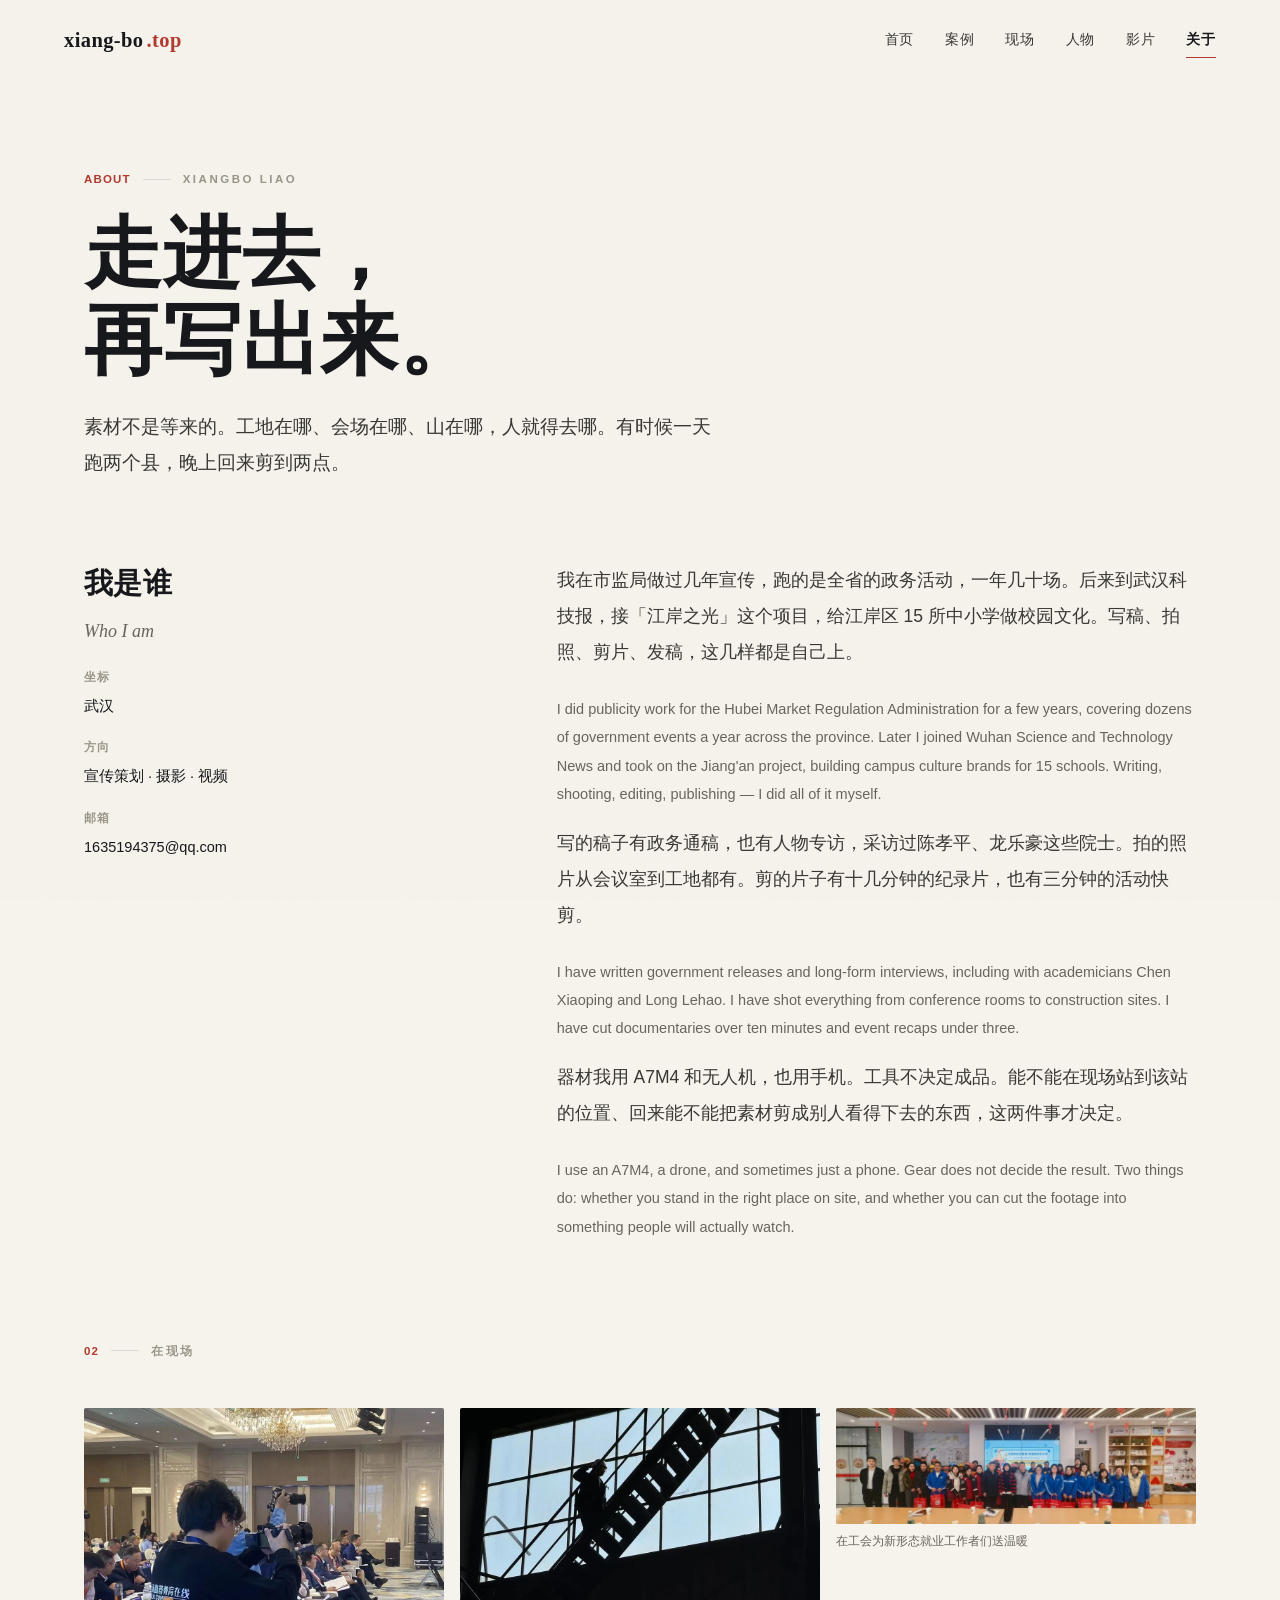
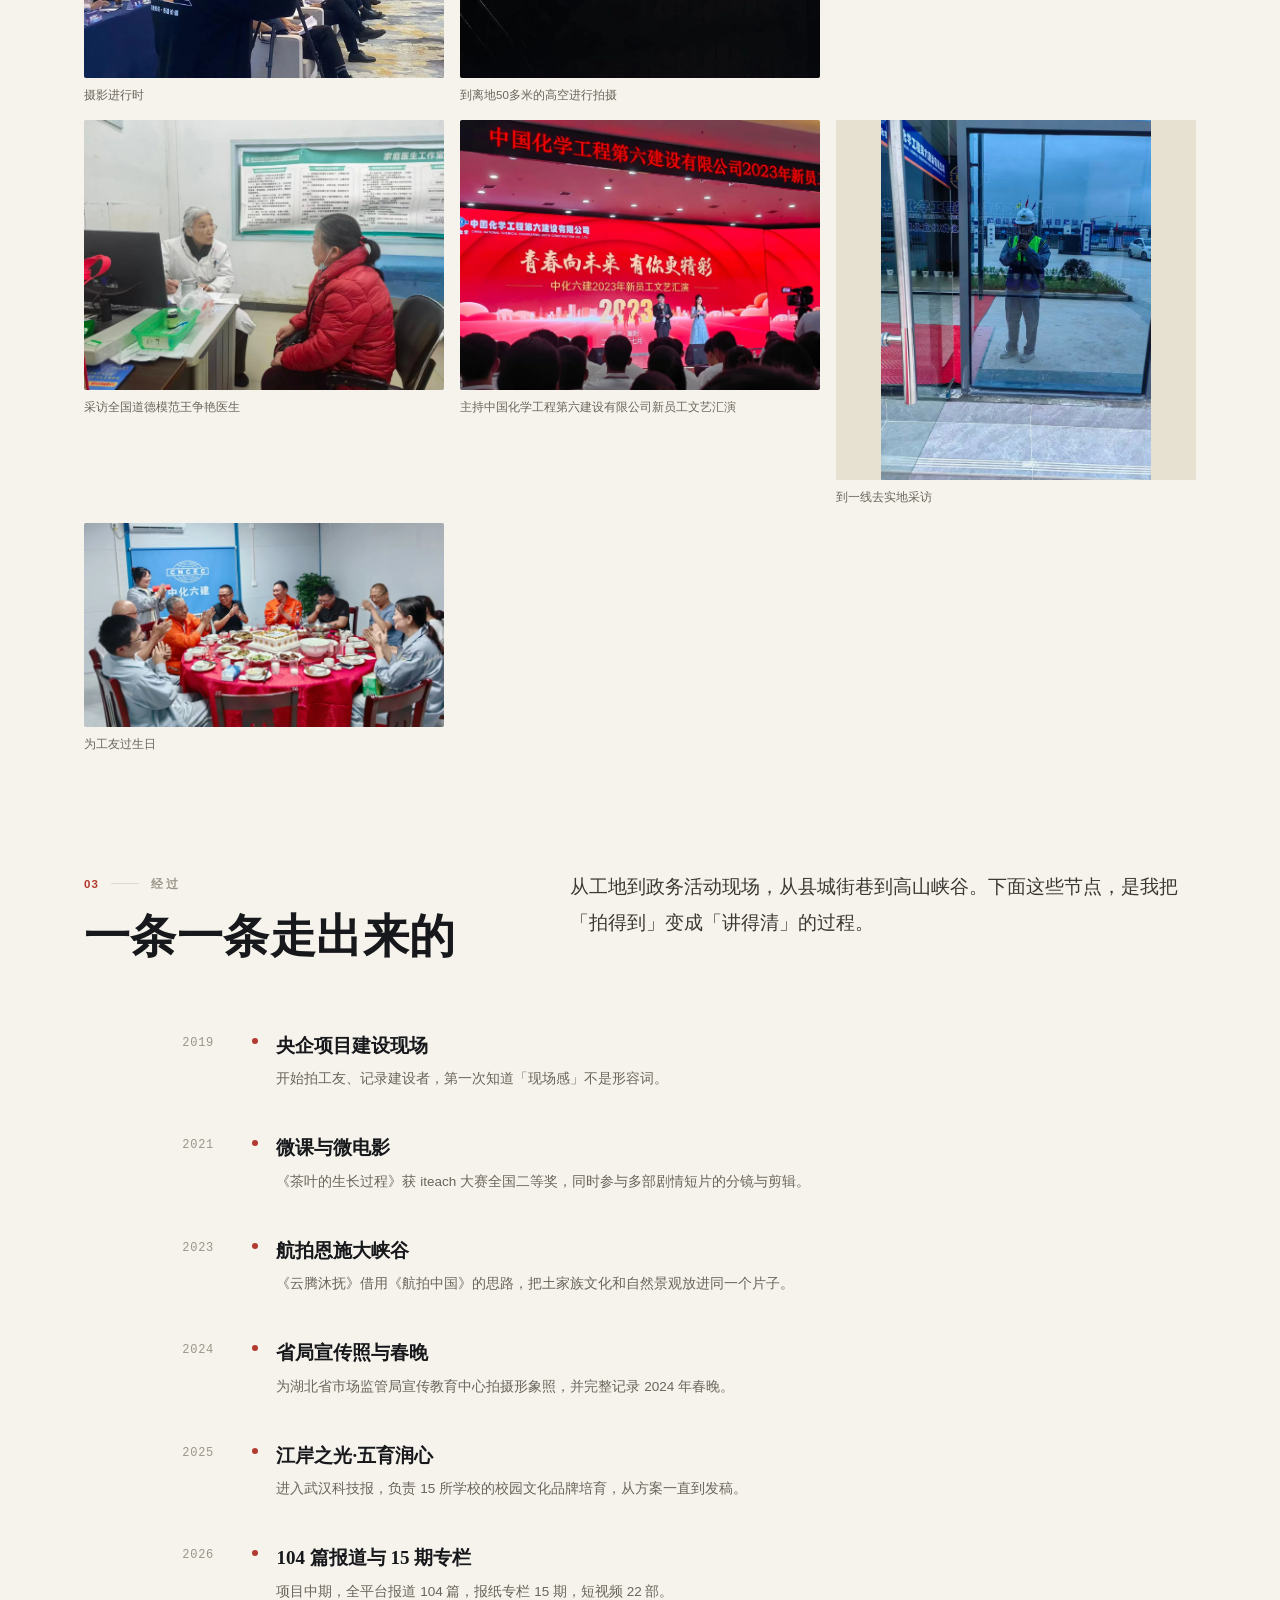
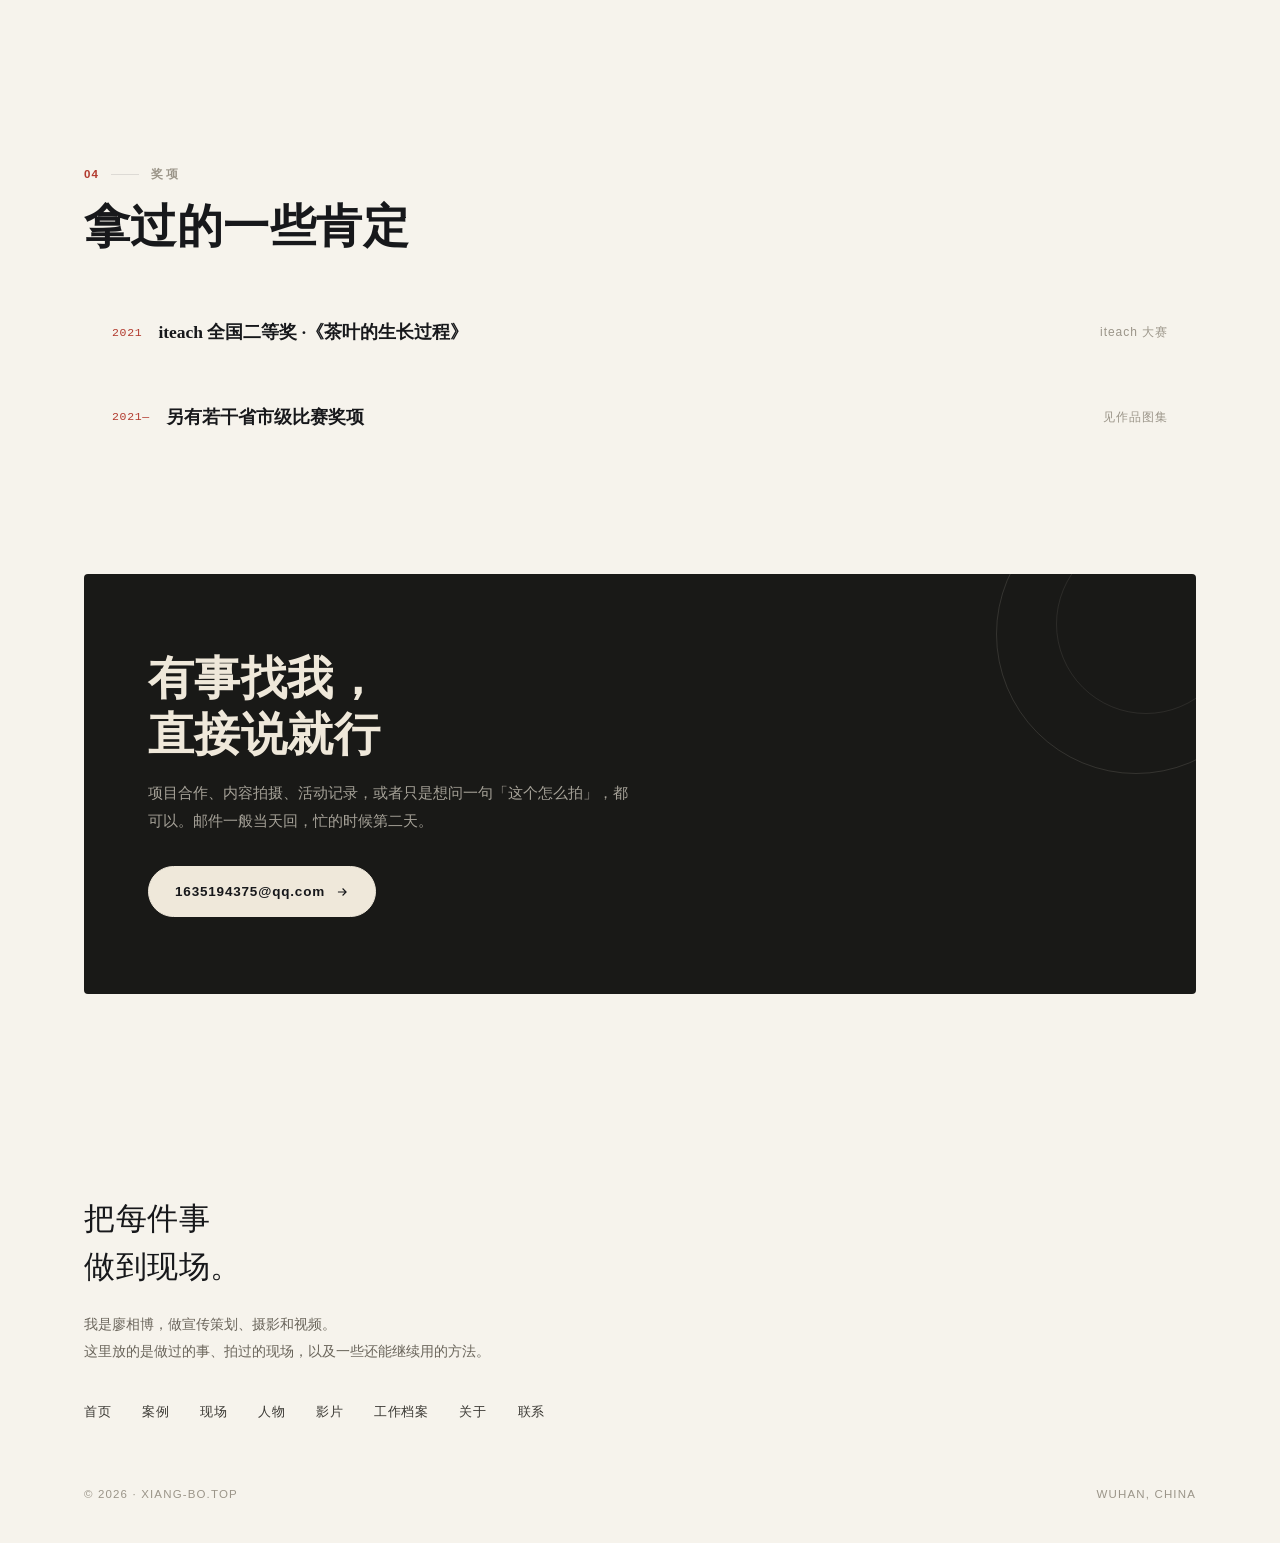
==== commit aae52aab: "作品区重组为四区：案例 / 现场 / 人物 / 影片 原来五个分类按作品形态分，人物专访是唯一按对象分的，口径不统一； 其中人物七个详情页里五个只有一张图，作品图集只剩一项，短视频两项。  - 拆成四" ====
--- a/about.html
+++ b/about.html
@@ -23,27 +23,23 @@
 
 <nav class="nav" id="nav">
   <a class="brand" href="index.html">xiang-bo<i>.top</i></a>
-      <div class="nav-links">
+            <div class="nav-links">
     <a href="index.html" data-nav="home">首页</a>
-    <a href="projects.html" data-nav="project">项目经历</a>
-    <a href="interview.html" data-nav="interview">人物专访</a>
-    <a href="gallery.html" data-nav="gallery">作品图集</a>
-    <a href="shorts.html" data-nav="short">短视频</a>
-    <a href="films.html" data-nav="film">中长视频</a>
-    <a href="archive.html" data-nav="archive">工作档案</a>
+    <a href="cases.html" data-nav="case">案例</a>
+    <a href="scenes.html" data-nav="scene">现场</a>
+    <a href="people.html" data-nav="people">人物</a>
+    <a href="films.html" data-nav="film">影片</a>
     <a href="about.html" data-nav="about">关于</a>
   </div>
   <button class="nav-toggle" id="navToggle" aria-label="打开菜单"><span></span></button>
 </nav>
 
-    <div class="nav-panel" id="navPanel">
+        <div class="nav-panel" id="navPanel">
   <a href="index.html">首页 <small>HOME</small></a>
-  <a href="projects.html">项目经历 <small>PROJECTS</small></a>
-  <a href="interview.html">人物专访 <small>INTERVIEWS</small></a>
-  <a href="gallery.html">作品图集 <small>GALLERY</small></a>
-  <a href="shorts.html">短视频 <small>SHORTS</small></a>
-  <a href="films.html">中长视频 <small>FILMS</small></a>
-  <a href="archive.html">工作档案 <small>ARCHIVE</small></a>
+  <a href="cases.html">案例 <small>CASE</small></a>
+  <a href="scenes.html">现场 <small>SCENE</small></a>
+  <a href="people.html">人物 <small>PEOPLE</small></a>
+  <a href="films.html">影片 <small>FILM</small></a>
   <a href="about.html">关于 <small>ABOUT</small></a>
   <a href="about.html#contact">联系 <small>CONTACT</small></a>
 </div>
@@ -57,13 +53,12 @@
       我是廖相博，做宣传策划、摄影和视频。<br>
       这里放的是做过的事、拍过的现场，以及一些还能继续用的方法。
     </p>
-            <div class="flinks">
+                <div class="flinks">
       <a href="index.html">首页</a>
-      <a href="projects.html">项目经历</a>
-      <a href="interview.html">人物专访</a>
-      <a href="gallery.html">作品图集</a>
-      <a href="shorts.html">短视频</a>
-      <a href="films.html">中长视频</a>
+      <a href="cases.html">案例</a>
+      <a href="scenes.html">现场</a>
+      <a href="people.html">人物</a>
+      <a href="films.html">影片</a>
       <a href="archive.html">工作档案</a>
       <a href="about.html">关于</a>
       <a href="about.html#contact">联系</a>
--- a/assets/css/site.css
+++ b/assets/css/site.css
@@ -729,3 +729,63 @@
   .alist .ad,.alist .ac{font-size:10px;}
   .alist .ac{white-space:normal;}
 }
+
+/* ============================================================
+   人物页：七位一页
+   ============================================================ */
+.pgrid{display:grid;grid-template-columns:repeat(2,minmax(0,1fr));
+  gap:clamp(30px,3.2vw,48px) clamp(26px,3vw,44px);}
+.pcard{display:grid;grid-template-columns:minmax(0,186px) minmax(0,1fr);
+  gap:clamp(15px,1.6vw,22px);align-items:start;
+  padding-top:clamp(20px,2.2vw,28px);border-top:1px solid var(--line);}
+.pcard .pfig{position:relative;overflow:hidden;background:var(--paper-3);border-radius:2px;
+  aspect-ratio:4/5;}
+.pcard .pfig img{position:absolute;inset:0;width:100%;height:100%;object-fit:cover;
+  object-position:center 20%;display:block;transition:transform 1.1s var(--ease-out);}
+.pcard:hover .pfig img{transform:scale(1.04);}
+.pcard .ptxt{min-width:0;}
+.pcard h2{font-family:var(--serif);font-size:clamp(19px,1.85vw,22px);font-weight:700;
+  margin:0 0 6px;line-height:1.35;letter-spacing:.01em;}
+.pcard .prole{margin:0 0 10px;font-size:12.5px;line-height:1.7;color:var(--red);}
+.pcard .psum{margin:0 0 12px;font-size:13px;line-height:1.8;color:var(--ink-3);}
+.pcard .pmeta{margin:0 0 12px;font-size:11px;letter-spacing:.12em;color:var(--muted);
+  text-transform:uppercase;font-weight:600;}
+.pcard .pext{display:inline-block;font-size:11px;letter-spacing:.13em;color:var(--red);
+  font-weight:600;border-bottom:1px solid currentColor;padding-bottom:2px;}
+.pcard .pext span{font-size:10px;}
+
+@media (max-width:1000px){
+  .pgrid{grid-template-columns:minmax(0,1fr);}
+}
+@media (max-width:560px){
+  .pcard{grid-template-columns:minmax(0,104px) minmax(0,1fr);gap:12px;}
+  .pcard .pfig{aspect-ratio:3/4;}
+  .pcard h2{font-size:17px;margin-bottom:4px;}
+  .pcard .prole{font-size:11px;line-height:1.55;margin-bottom:8px;}
+  .pcard .psum{font-size:12.5px;line-height:1.68;margin-bottom:10px;}
+  .pcard .pmeta{font-size:10px;margin-bottom:10px;}
+}
+
+/* 作品总览页底部的档案入口 */
+.arc-entry{display:grid;grid-template-columns:minmax(0,1fr) auto;
+  gap:clamp(20px,3vw,40px);align-items:center;
+  margin-top:clamp(44px,5vw,72px);
+  padding:clamp(26px,3.2vw,38px) clamp(24px,3.2vw,40px);
+  background:var(--dark);color:var(--cream);border-radius:3px;}
+.arc-entry .weyebrow{color:rgba(239,232,218,.5);}
+.arc-entry h2{font-family:var(--serif);font-size:clamp(20px,2.2vw,26px);
+  font-weight:700;line-height:1.3;margin:.34em 0 .42em;}
+.arc-entry p{margin:0;font-size:13.5px;line-height:1.85;
+  color:rgba(239,232,218,.7);max-width:44em;}
+.arc-entry .wgo{color:var(--cream);white-space:nowrap;font-size:12px;}
+.arc-entry:hover .wgo{color:#fff;}
+@media(max-width:640px){
+  .arc-entry{grid-template-columns:minmax(0,1fr);gap:16px;}
+}
+
+/* 现场页：封面统一 3:2 框，图完整显示不裁切，卡片文字才对得齐 */
+body[data-cat="scene"] .card .cm{aspect-ratio:3/2;}
+body[data-cat="scene"] .card .cm img{width:100%;height:100%;max-height:none;object-fit:contain;}
+@media(max-width:720px){
+  body[data-cat="scene"] .card .cm{aspect-ratio:3/2;}
+}
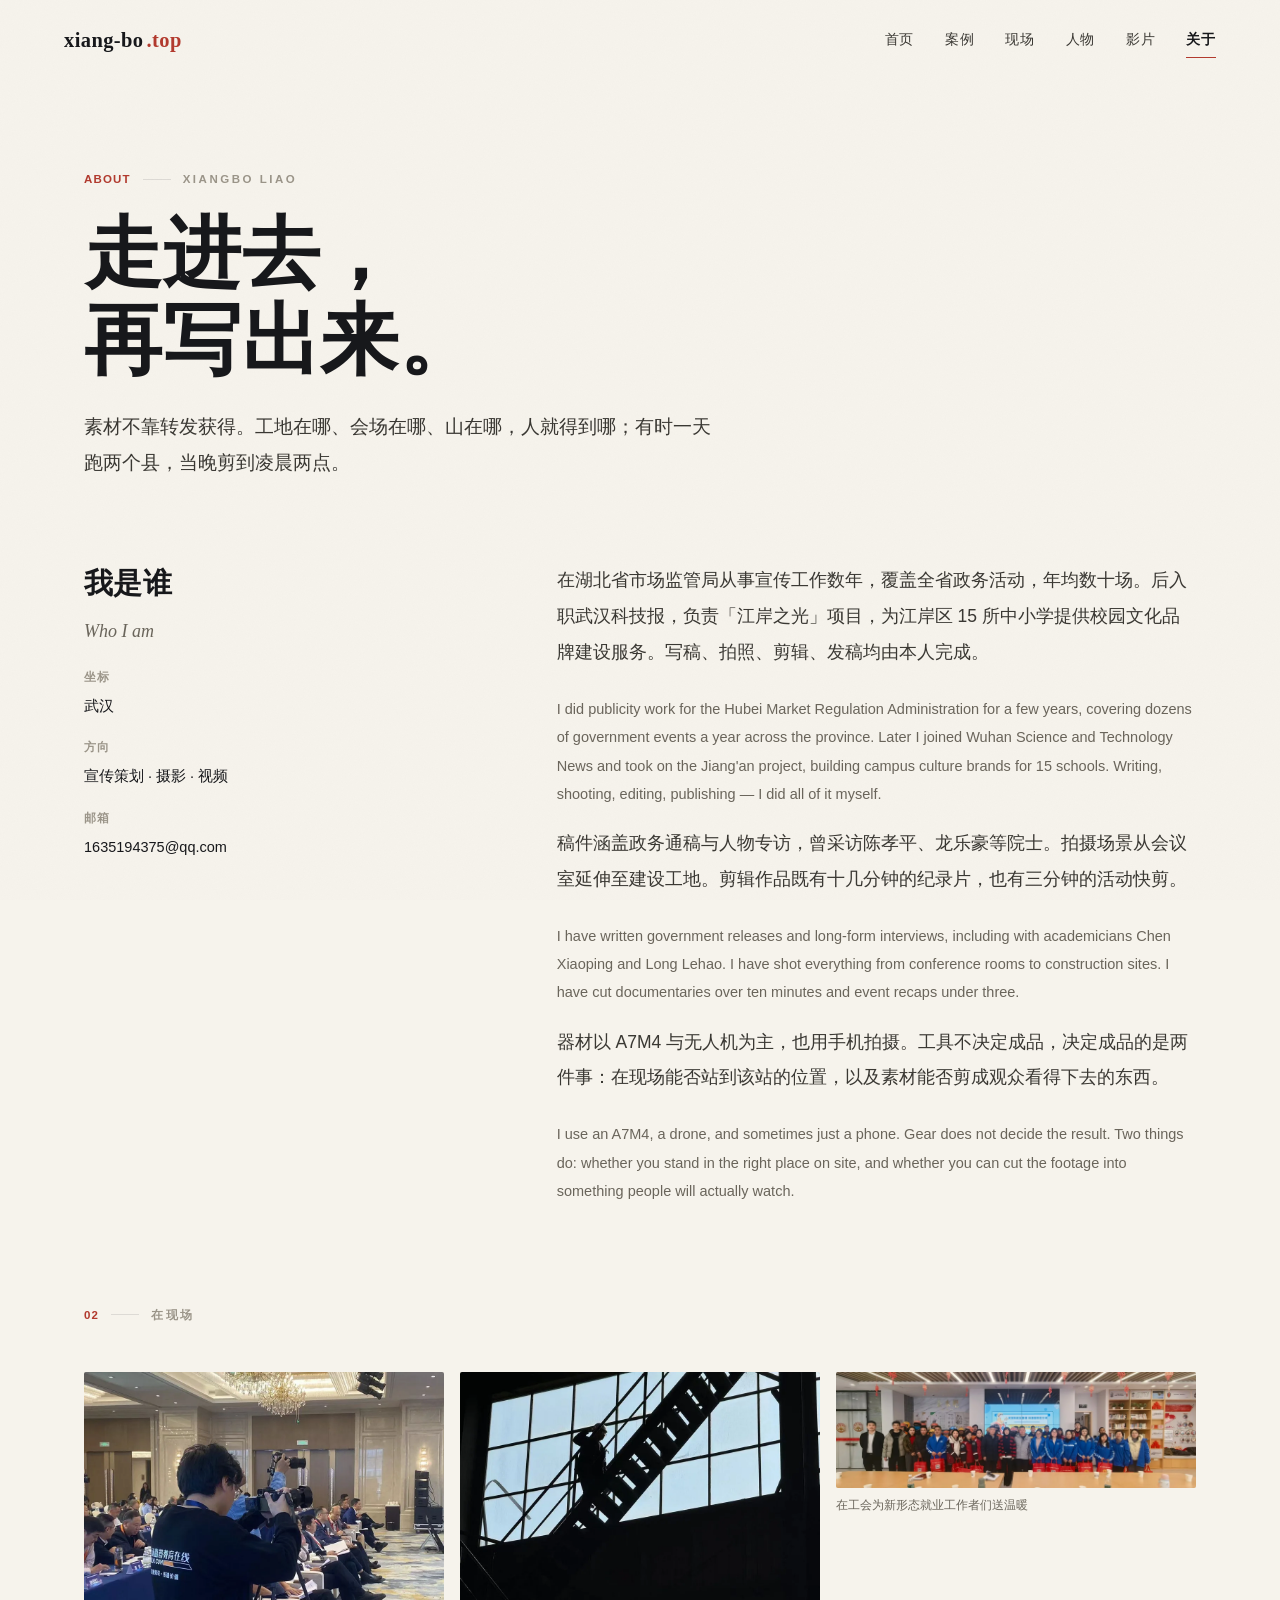
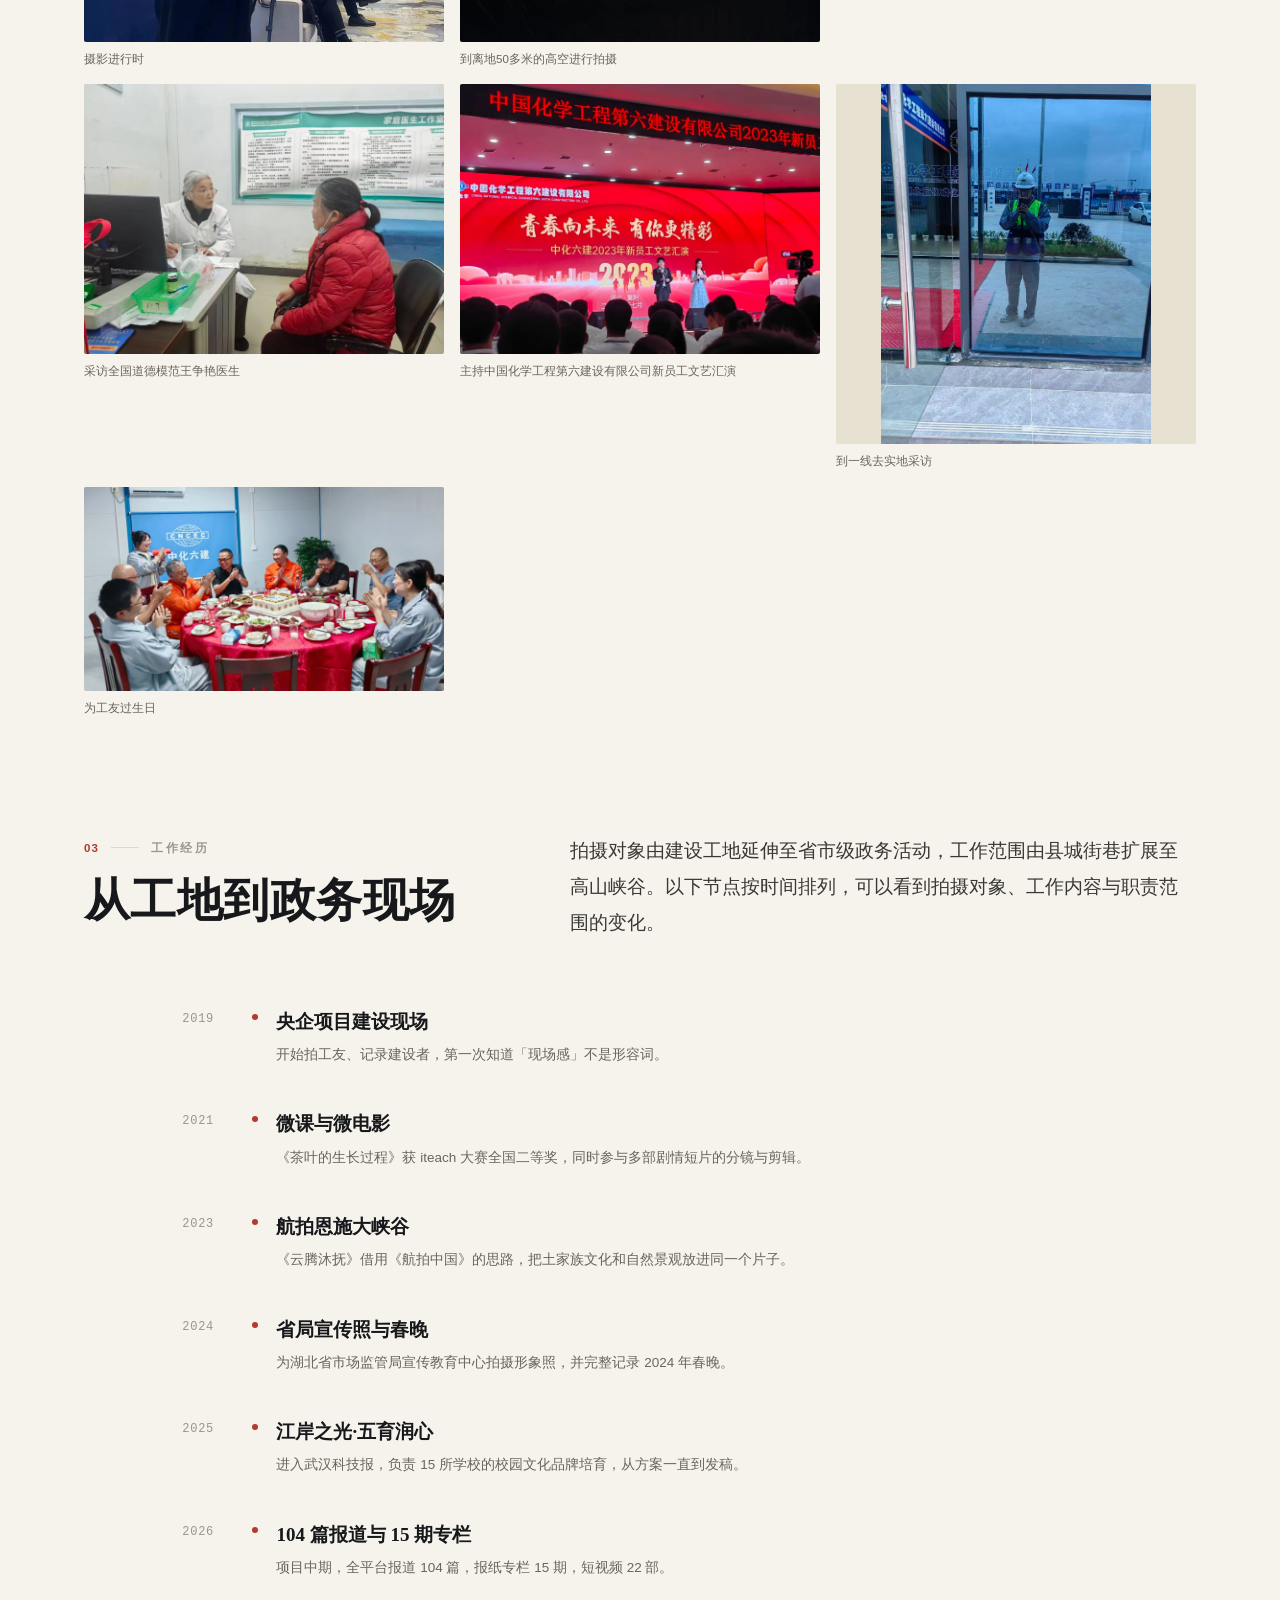
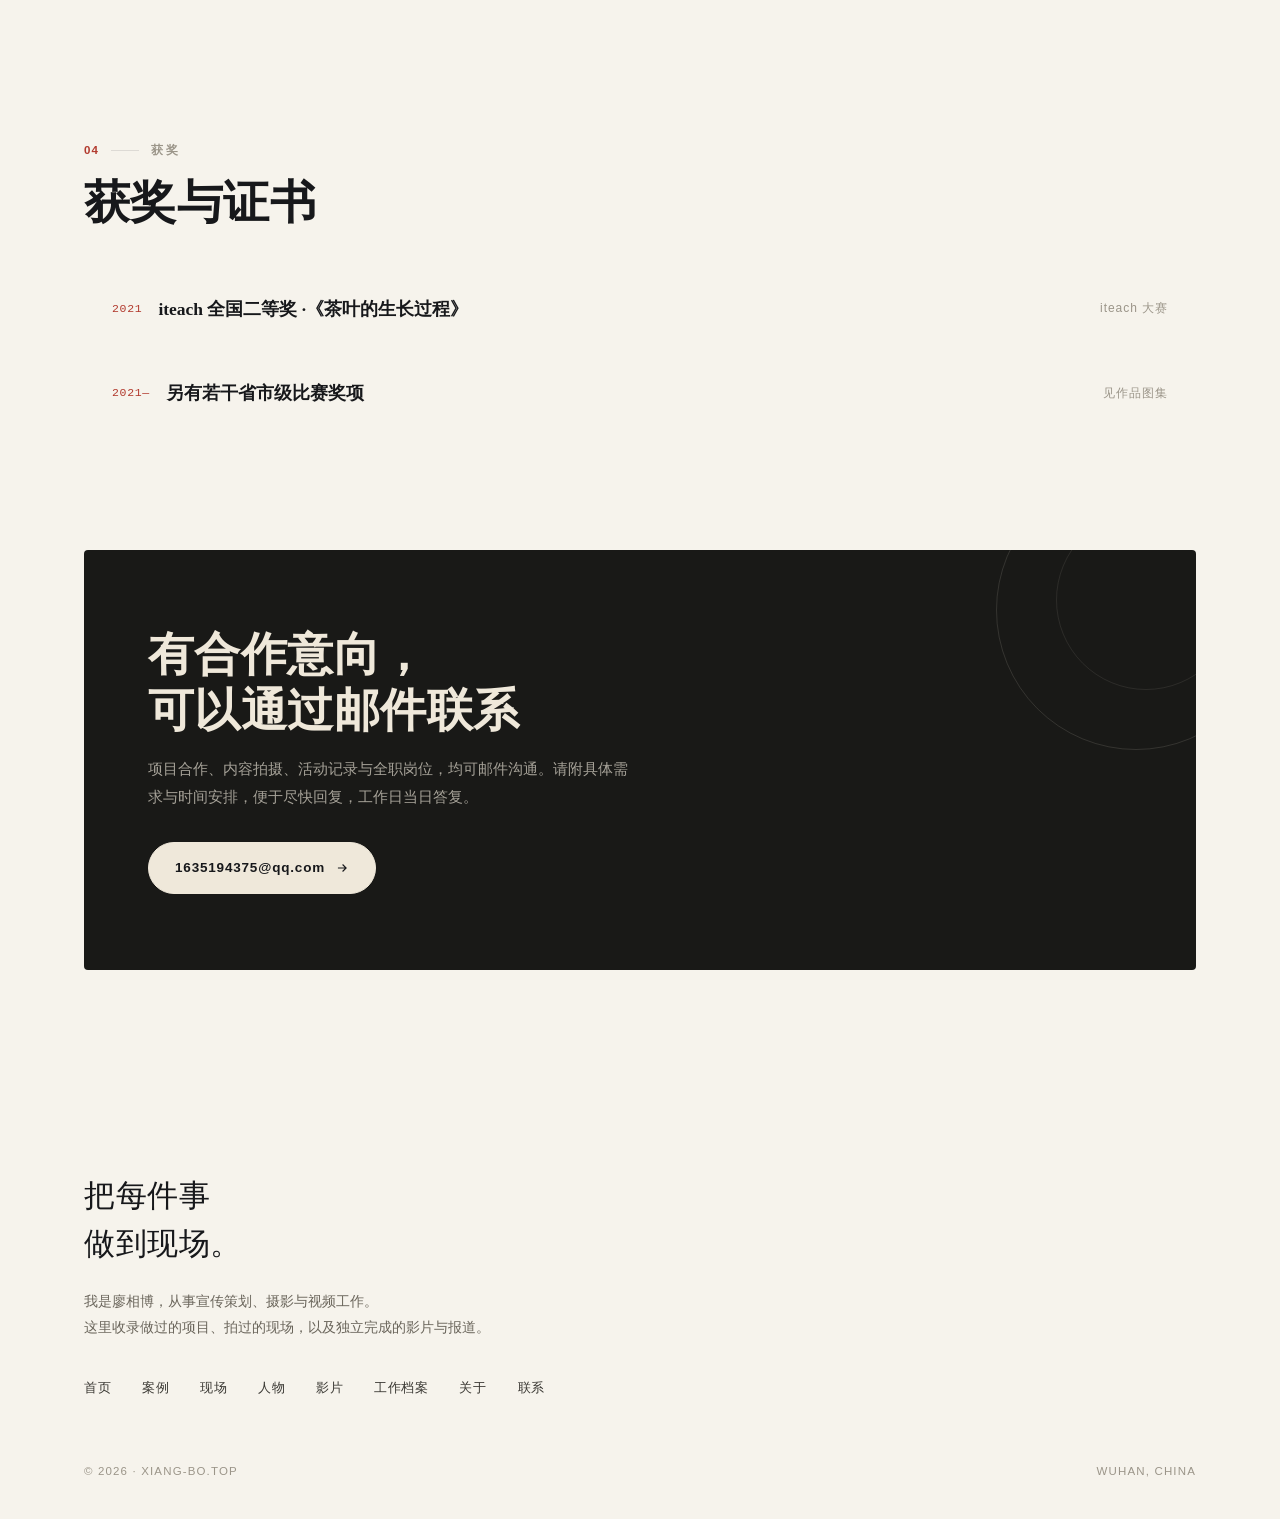
==== commit 5275a701: "文案改为书面陈述：分区介绍、能力说明、联系区与项目简介统一口吻" ====
--- a/about.html
+++ b/about.html
@@ -50,8 +50,8 @@
   <div class="wrap">
     <p class="fq">把每件事<br>做到现场。</p>
     <p class="fnote">
-      我是廖相博，做宣传策划、摄影和视频。<br>
-      这里放的是做过的事、拍过的现场，以及一些还能继续用的方法。
+      我是廖相博，从事宣传策划、摄影与视频工作。<br>
+      这里收录做过的项目、拍过的现场，以及独立完成的影片与报道。
     </p>
                 <div class="flinks">
       <a href="index.html">首页</a>
